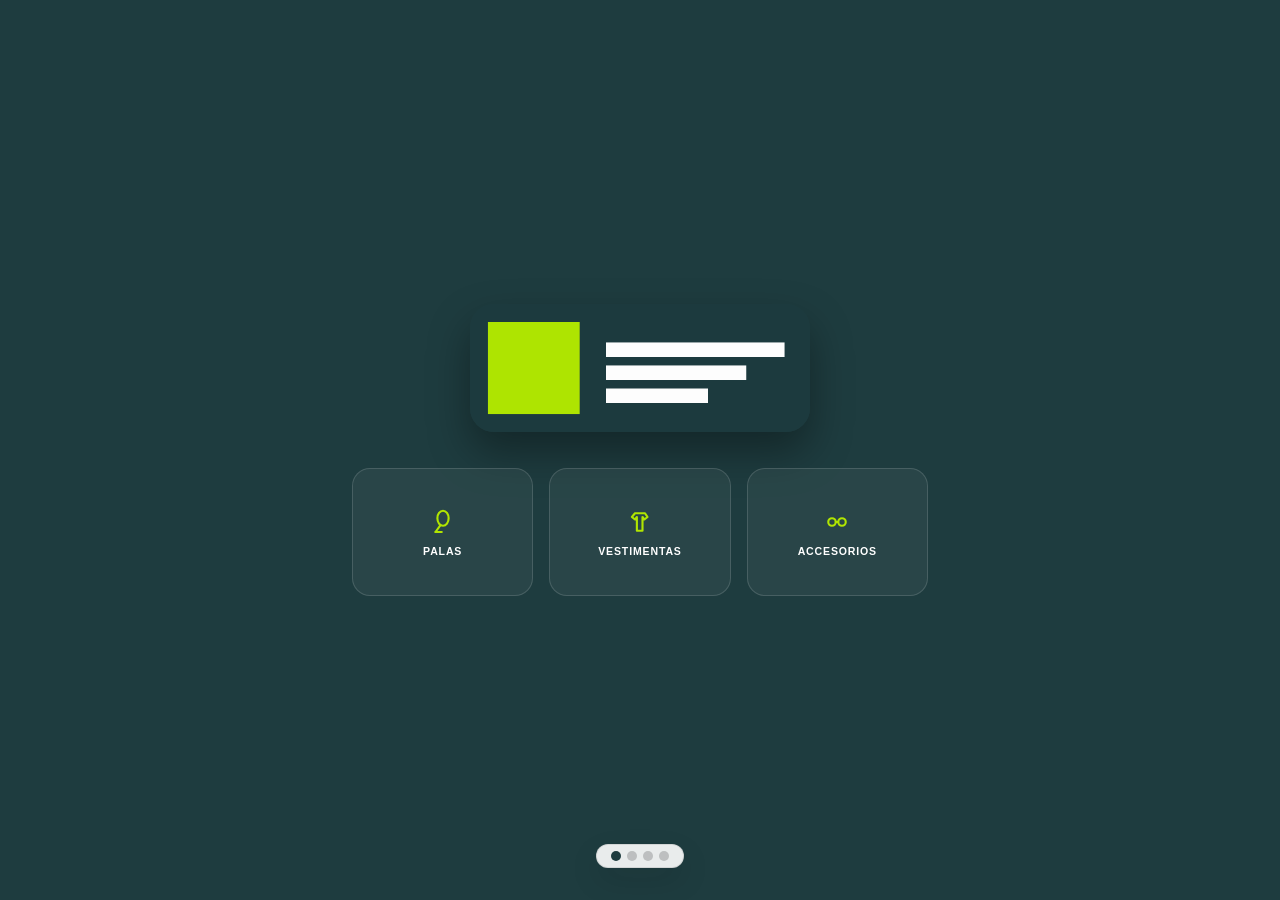
==== index.html @ 671e4514 "SantoPadel Prototype (Unfinished)" ====
<!DOCTYPE html>
<html lang="es">

<head>
    <meta charset="UTF-8">
    <meta name="viewport" content="width=device-width, initial-scale=1.0">
    <title>Santo Padel | Catálogo</title>
    <meta name="description" content="Catálogo oficial de Santo Padel: palas, vestimentas y accesorios.">
    <meta name="robots" content="index,follow">
    <meta property="og:type" content="website">
    <meta property="og:title" content="Santo Padel | Catálogo">
    <meta property="og:description" content="Catálogo oficial de Santo Padel: palas, vestimentas y accesorios.">
    <link rel="stylesheet" href="css/styles.css">
    <link rel="icon" sizes="16x16 32x32 48x48" href="imagenes/Cowboy.ico" type="image/x-icon">
    <link rel="manifest" href="/manifest.json">
    <link rel="apple-touch-icon" href="imagenes/applogo.png">
    <meta name="apple-mobile-web-app-capable" content="yes">
    <meta name="apple-mobile-web-app-status-bar-style" content="white">
    <meta name="apple-mobile-web-app-title" content="Santo Padel">
    <script type="application/ld+json">
        {
            "@context": "https://schema.org",
            "@type": "WebSite",
            "name": "Santo Padel",
            "url": "https://santopadel.com/",
            "inLanguage": "es-AR",
            "potentialAction": {
                "@type": "SearchAction",
                "target": "https://santopadel.com/search.html?q={search_term_string}",
                "query-input": "required name=search_term_string"
            }
        }
    </script>
    <style>
        :root {
            color-scheme: light;
        }

        body.swipe-hub {
            margin: 0;
            color: var(--ink);
            font-family: 'Montserrat', sans-serif;
            min-height: 100vh;
            overflow: hidden;
            background: var(--surface);
            width: 100%;
            max-width: 100%;
        }

        .swipe-container {
            width: 100vw;
            max-width: 100vw;
            height: 100vh;
            position: relative;
            overflow: hidden;
            display: grid;
            place-items: stretch;
            margin: 0;
            padding: 0;
        }

        .swipe-stage {
            width: 100vw;
            max-width: 100vw;
            height: 100vh;
            margin: 0;
            position: relative;
            overflow: hidden;
            background: var(--surface);
            display: grid;
            place-items: stretch;
        }

        .swipe-track {
            display: flex;
            height: 100%;
            width: 100%;
            transition: transform 0.45s cubic-bezier(0.22, 0.61, 0.36, 1);
            touch-action: pan-y;
        }

        .swipe-track.is-dragging {
            transition: none !important;
        }

        .swipe-panel {
            flex: 0 0 100%;
            width: 100%;
            max-width: 100%;
            height: 100vh;
            max-height: 100vh;
            margin: 0;
            padding: 0;
            box-sizing: border-box;
            position: relative;
            background: #fff;
        }

        .swipe-panel iframe {
            border: none;
            width: 100%;
            height: 100%;
            display: block;
            background: #fff;
        }

        .panel-loading {
            position: absolute;
            inset: 0;
            display: flex;
            align-items: center;
            justify-content: center;
            font-size: 0.8rem;
            letter-spacing: 0.1em;
            text-transform: uppercase;
            color: rgba(17, 17, 17, 0.5);
            pointer-events: none;
        }

        .swipe-progress {
            position: fixed;
            left: 50%;
            bottom: clamp(18px, 4vw, 32px);
            transform: translateX(-50%);
            display: inline-flex;
            gap: 6px;
            padding: 6px 14px;
            border-radius: 999px;
            background: rgba(255, 255, 255, 0.9);
            border: 1px solid rgba(17, 17, 17, 0.1);
            box-shadow: 0 12px 30px rgba(17, 17, 17, 0.12);
            z-index: 20;
        }

        .swipe-progress span {
            width: 10px;
            height: 10px;
            border-radius: 50%;
            background: rgba(17, 17, 17, 0.2);
        }

        .swipe-progress span.is-active {
            background: var(--ink);
        }

        @media (max-width: 900px) {
            .swipe-stage {
                height: 100vh;
            }
        }

        @media (max-width: 768px) {
            .swipe-progress {
                display: none;
            }
        }
    </style>
</head>

<body class="swipe-hub">
    <div data-include="header.html"></div>
    <main class="swipe-container">
        <div class="swipe-stage" role="region" aria-label="Catálogo deslizable">
        <div class="swipe-track" id="swipe-track">
            <section class="swipe-panel" data-src="catalogo.html" aria-label="Inicio">
                <iframe title="Inicio" loading="lazy"></iframe>
                <div class="panel-loading">Cargando Inicio…</div>
            </section>
            <section class="swipe-panel" data-src="palas.html" aria-label="Palas">
                <iframe title="Palas" loading="lazy"></iframe>
                <div class="panel-loading">Cargando Palas…</div>
            </section>
            <section class="swipe-panel" data-src="vestimentas.html" aria-label="Vestimentas">
                <iframe title="Vestimentas" loading="lazy"></iframe>
                <div class="panel-loading">Cargando Vestimentas…</div>
            </section>
            <section class="swipe-panel" data-src="accesorios.html" aria-label="Accesorios">
                <iframe title="Accesorios" loading="lazy"></iframe>
                <div class="panel-loading">Cargando Accesorios…</div>
            </section>
        </div>
        <div class="swipe-progress" aria-hidden="true">
            <span class="is-active"></span>
            <span></span>
            <span></span>
            <span></span>
        </div>
    </div>
    </main>
    <div data-include="catalog-nav.html"></div>
    <script>
        document.addEventListener('DOMContentLoaded', () => {
            const stage = document.querySelector('.swipe-stage');
            const track = document.getElementById('swipe-track');
            if (!stage || !track) return;

            const panels = Array.from(track.querySelectorAll('.swipe-panel'));
            const dots = Array.from(document.querySelectorAll('.swipe-progress span'));
            const panelPaths = panels.map(panel => normalizePath(panel.dataset.src));
            const dragState = { active: false, pending: false, startX: 0, startY: 0, prevTranslate: 0, currentTranslate: 0, pointerId: null };
            let navController = null;
            let headerLinks = [];
            let currentIndex = 0;
            const pointerShouldHandle = (event) => !event.pointerType || event.pointerType !== 'touch';
            const horizontalDeadZone = 32;
            const verticalAbortThreshold = 18;

            function normalizePath(href) {
                try {
                    const url = new URL(href, window.location.href);
                    let path = url.pathname.replace(/\/+/g, '/');
                    if (!path.startsWith('/')) path = `/${path}`;
                    if (path === '/' || path === '') path = '/index.html';
                    if (path.endsWith('/')) path = `${path}index.html`;
                    return path;
                } catch (error) {
                    return href;
                }
            }

            const stageWidth = () => stage.getBoundingClientRect().width;
            const applyTranslate = (value) => track.style.transform = `translateX(${value}px)`;

            const updateDots = () => {
                dots.forEach((dot, idx) => dot.classList.toggle('is-active', idx === currentIndex));
            };

            const setHomeChrome = (isHome) => {
                document.body.classList.toggle('is-home-panel', isHome);
            };

            const loadPanel = (index) => {
                const panel = panels[index];
                if (!panel) return;
                const iframe = panel.querySelector('iframe');
                if (!iframe || iframe.dataset.loaded === 'true') return;
                iframe.src = panel.dataset.src;
                iframe.dataset.loaded = 'true';
                iframe.addEventListener('load', () => {
                    panel.querySelector('.panel-loading')?.remove();
                    bindFrameGestures(iframe);
                }, { once: true });
            };

            const syncHeaderLinks = (href) => {
                if (!headerLinks.length) return;
                const normalized = normalizePath(href);
                headerLinks.forEach(link => {
                    const match = normalizePath(link.getAttribute('href')) === normalized;
                    link.classList.toggle('is-active', match);
                    if (match) {
                        link.setAttribute('aria-current', 'page');
                    } else {
                        link.removeAttribute('aria-current');
                    }
                });
            };

            const snapToIndex = (instant = false) => {
                const target = -currentIndex * stageWidth();
                if (instant) {
                    track.classList.add('is-dragging');
                    applyTranslate(target);
                    requestAnimationFrame(() => track.classList.remove('is-dragging'));
                } else {
                    applyTranslate(target);
                }
                dragState.prevTranslate = target;
                dragState.currentTranslate = target;
            };

            const updateActive = (index) => {
                currentIndex = Math.max(0, Math.min(index, panels.length - 1));
                snapToIndex();
                updateDots();
                loadPanel(currentIndex);
                loadPanel(currentIndex + 1);
                loadPanel(currentIndex - 1);
                const activeSrc = panels[currentIndex]?.dataset.src;
                navController?.setActiveByHref(activeSrc);
                syncHeaderLinks(activeSrc);
                setHomeChrome(currentIndex === 0);
            };

            const handleSwipe = (direction) => {
                if (direction === 'next') {
                    updateActive(currentIndex + 1);
                } else if (direction === 'prev') {
                    updateActive(currentIndex - 1);
                }
            };

            const findIndexByHref = (href) => panelPaths.indexOf(normalizePath(href));

            const goToHref = (href) => {
                const idx = findIndexByHref(href);
                if (idx >= 0) {
                    updateActive(idx);
                    return true;
                }
                return false;
            };

            window.catalogShellNavigate = (href) => {
                if (!href) return false;
                return goToHref(href);
            };

            const startDrag = (x, y = 0, pointerId = null, immediate = false) => {
                if (dragState.active || dragState.pending) return;
                dragState.pointerId = pointerId;
                dragState.startX = x;
                dragState.startY = y;
                dragState.prevTranslate = -currentIndex * stageWidth();
                dragState.currentTranslate = dragState.prevTranslate;
                dragState.pending = !immediate;
                dragState.active = immediate;
                if (immediate) {
                    track.classList.add('is-dragging');
                }
            };

            const cancelPendingDrag = () => {
                dragState.pending = false;
                dragState.pointerId = null;
            };

            const activateDrag = () => {
                if (dragState.active) return;
                dragState.active = true;
                dragState.pending = false;
                track.classList.add('is-dragging');
            };

            const moveDrag = (x, y = null, pointerId = null) => {
                if (!dragState.active && !dragState.pending) return;
                if (dragState.pointerId !== null && pointerId !== null && pointerId !== dragState.pointerId) return;

                if (dragState.pending) {
                    if (y === null) {
                        activateDrag();
                    } else {
                        const deltaX = x - dragState.startX;
                        const deltaY = y - dragState.startY;
                        if (Math.abs(deltaY) > Math.abs(deltaX) && Math.abs(deltaY) > verticalAbortThreshold) {
                            cancelPendingDrag();
                            return;
                        }
                        if (Math.abs(deltaX) >= horizontalDeadZone) {
                            activateDrag();
                        } else {
                            return;
                        }
                    }
                }

                if (!dragState.active) return;
                dragState.currentTranslate = dragState.prevTranslate + (x - dragState.startX);
                applyTranslate(dragState.currentTranslate);
            };

            const endDrag = (pointerId = null) => {
                if (!dragState.active && !dragState.pending) return;
                if (dragState.pointerId !== null && pointerId !== null && pointerId !== dragState.pointerId) return;

                if (dragState.pending && !dragState.active) {
                    cancelPendingDrag();
                    return;
                }

                dragState.active = false;
                dragState.pending = false;
                dragState.pointerId = null;
                track.classList.remove('is-dragging');
                const moved = dragState.currentTranslate - dragState.prevTranslate;
                const snapThreshold = Math.min(stageWidth() * 0.18, 260);
                if (Math.abs(moved) > snapThreshold) {
                    handleSwipe(moved < 0 ? 'next' : 'prev');
                } else {
                    snapToIndex();
                }
            };

            const bindFrameGestures = (iframe) => {
                if (!iframe || iframe.dataset.gestureReady === 'true') return;
                iframe.dataset.gestureReady = 'true';
                try {
                    const doc = iframe.contentWindow?.document;
                    if (!doc) return;
                    doc.addEventListener('touchstart', (event) => {
                        if (event.touches.length !== 1) return;
                        const touch = event.touches[0];
                        startDrag(touch.clientX, touch.clientY);
                    }, { passive: true });
                    doc.addEventListener('touchmove', (event) => {
                        if (event.touches.length !== 1) return;
                        const touch = event.touches[0];
                        moveDrag(touch.clientX, touch.clientY);
                    }, { passive: true });
                    doc.addEventListener('touchend', endDrag);
                    doc.addEventListener('touchcancel', endDrag);
                    doc.addEventListener('pointerdown', (event) => {
                        if (!pointerShouldHandle(event) || event.button !== 0) return;
                        startDrag(event.clientX, event.clientY, event.pointerId, true);
                    });
                    doc.addEventListener('pointermove', (event) => {
                        if (!pointerShouldHandle(event)) return;
                        if (event.buttons === 0) return;
                        moveDrag(event.clientX, event.clientY, event.pointerId);
                    });
                    doc.addEventListener('pointerup', (event) => {
                        if (!pointerShouldHandle(event)) return;
                        endDrag(event.pointerId);
                    });
                    doc.addEventListener('pointercancel', (event) => {
                        if (!pointerShouldHandle(event)) return;
                        endDrag(event.pointerId);
                    });
                } catch (error) {
                    // ignore frames blocked by policies (not expected here)
                }
            };

            track.addEventListener('touchstart', (event) => {
                if (event.touches.length !== 1) return;
                const touch = event.touches[0];
                startDrag(touch.clientX, touch.clientY);
            }, { passive: true });

            track.addEventListener('touchmove', (event) => {
                if (event.touches.length !== 1) return;
                const touch = event.touches[0];
                moveDrag(touch.clientX, touch.clientY);
            }, { passive: true });

            track.addEventListener('touchend', () => endDrag());
            track.addEventListener('touchcancel', () => endDrag());

            track.addEventListener('pointerdown', (event) => {
                if (!pointerShouldHandle(event) || event.button !== 0) return;
                startDrag(event.clientX, event.clientY, event.pointerId, true);
                if (track.setPointerCapture) {
                    try {
                        track.setPointerCapture(event.pointerId);
                    } catch (error) {
                        // ignore capture errors
                    }
                }
                event.preventDefault();
            });

            track.addEventListener('pointermove', (event) => {
                if (!pointerShouldHandle(event)) return;
                if (!dragState.active) return;
                event.preventDefault();
                moveDrag(event.clientX, event.clientY, event.pointerId);
            });

            const releasePointer = (event) => {
                if (!pointerShouldHandle(event)) return;
                if (event.type === 'pointerleave' && track.hasPointerCapture && track.hasPointerCapture(event.pointerId)) {
                    return;
                }
                if (track.releasePointerCapture) {
                    try {
                        track.releasePointerCapture(event.pointerId);
                    } catch (error) {
                        // ignore capture errors
                    }
                }
                endDrag(event.pointerId);
            };

            track.addEventListener('pointerup', releasePointer);
            track.addEventListener('pointercancel', releasePointer);
            track.addEventListener('pointerleave', releasePointer);

            window.addEventListener('resize', () => snapToIndex(true));

            const initDockNav = (controller) => {
                const dock = document.getElementById('catalog-dock');
                if (!dock) return;
                dock.addEventListener('click', (event) => {
                    const link = event.target.closest('.catalog-dock__link');
                    if (!link) return;
                    const href = link.dataset.target || link.getAttribute('href');
                    if (goToHref(href)) {
                        event.preventDefault();
                    }
                });
                controller?.setActiveByHref(panels[currentIndex]?.dataset.src);
            };

            document.addEventListener('catalogNavReady', (event) => {
                navController = event.detail;
                initDockNav(navController);
            }, { once: true });

            if (window.catalogNavController) {
                navController = window.catalogNavController;
                initDockNav(navController);
            }

            const initHeaderNav = () => {
                const links = Array.from(document.querySelectorAll('.nav-link'));
                if (!links.length) {
                    setTimeout(initHeaderNav, 80);
                    return;
                }
                headerLinks = links;
                links.forEach(link => {
                    const idx = findIndexByHref(link.getAttribute('href'));
                    if (idx >= 0) {
                        link.addEventListener('click', (event) => {
                            event.preventDefault();
                            updateActive(idx);
                        });
                    }
                });
                syncHeaderLinks(panels[currentIndex]?.dataset.src);
            };
            initHeaderNav();

            updateActive(0);
        });
    </script>
    <script src="js/scripts.js"></script>
    <script src="js/include.js"></script>
</body>

</html>
---- css/styles.css ----
@import url('font.css');

:root {
    --ink: #111111;
    --muted-ink: #5a5a5a;
    --surface: #f6f7f8;
    --surface-strong: #ffffff;
    --accent: #1a7040;
    --accent-dark: #0f4f2b;
    --divider: rgba(17, 17, 17, 0.08);
    --header-height: 96px;
}

html {
    width: 100%;
    max-width: 100%;
    overflow-x: hidden;
}

.hidden {
    display: none;
}

body {
    display: flex;
    flex-direction: column;
    min-height: 100vh;
    font-family: 'Montserrat', sans-serif;
    margin: 0;
    padding: 0;
    padding-top: calc(var(--header-height) + env(safe-area-inset-top) + 72px);
    box-sizing: border-box;
    background-color: var(--surface);
    color: var(--ink);
    overflow-x: hidden;
    max-width: 100vw;
}

body.swipe-hub {
    padding-top: 0;
    padding-bottom: 0;
    min-height: 100vh;
    background: #fff;
}

body.catalog-nav-visible {
    padding-bottom: calc(120px + env(safe-area-inset-bottom, 0px));
}

body.nav-open {
    overflow: hidden;
}

.page-shell {
    width: min(1180px, 92vw);
    margin: 0 auto;
    padding-inline: clamp(16px, 6vw, 36px);
    box-sizing: border-box;
}

@media (min-width: 1440px) {
    .page-shell {
        width: min(1280px, 82vw);
        padding-inline: 48px;
    }
}

header {
    position: fixed;
    top: 0;
    width: 100%;
    z-index: 1100;
    background: rgba(255, 255, 255, 0.94);
    border-bottom: 1px solid var(--divider);
    backdrop-filter: saturate(180%) blur(16px);
    transition: border-color 0.3s ease, box-shadow 0.3s ease, background 0.3s ease, transform 0.35s ease, opacity 0.35s ease;
}

header:hover,
header:focus-within {
    border-color: rgba(17, 17, 17, 0.16);
    box-shadow: 0 12px 28px rgba(17, 17, 17, 0.08);
}

.header-shell {
    width: min(1180px, 92vw);
    margin: 0 auto;
    height: var(--header-height);
    display: grid;
    grid-template-columns: auto 1fr auto;
    grid-template-areas: "brand nav actions";
    align-items: center;
    gap: 32px;
}

.brand {
    grid-area: brand;
    display: inline-flex;
    align-items: center;
    gap: 14px;
    text-decoration: none;
    color: var(--ink);
    letter-spacing: 0.18em;
    text-transform: uppercase;
    font-size: 0.85rem;
    font-weight: 600;
}

.brand-mark {
    width: 72px;
    height: 72px;
    object-fit: contain;
    filter: grayscale(1);
    transition: filter 0.3s ease;
}

.brand:hover .brand-mark,
.brand:focus-visible .brand-mark {
    filter: grayscale(0);
}

.primary-nav {
    grid-area: nav;
    display: flex;
    align-items: center;
    justify-content: center;
    gap: 20px;
    width: 100%;
}

.menu-toggle {
    display: none;
    width: 44px;
    height: 44px;
    border-radius: 50%;
    border: 1px solid rgba(17, 17, 17, 0.18);
    background: transparent;
    cursor: pointer;
    position: relative;
    transition: border-color 0.3s ease, background 0.3s ease;
    flex-direction: column;
    align-items: center;
    justify-content: center;
    gap: 5px;
}

.menu-toggle:hover,
.menu-toggle:focus-visible {
    border-color: rgba(17, 17, 17, 0.4);
    background: rgba(17, 17, 17, 0.05);
}

.menu-toggle .bar {
    display: block;
    width: 18px;
    height: 2px;
    background: var(--ink);
    transition: transform 0.3s ease, opacity 0.3s ease;
}

.menu-toggle.open .bar:nth-child(1) {
    transform: translateY(7px) rotate(45deg);
}

.menu-toggle.open .bar:nth-child(2) {
    opacity: 0;
}

.menu-toggle.open .bar:nth-child(3) {
    transform: translateY(-7px) rotate(-45deg);
}

.nav-panel {
    display: flex;
    align-items: center;
    gap: 32px;
    width: 100%;
    justify-content: center;
    position: relative;
}

.nav-links {
    display: flex;
    align-items: center;
    gap: 28px;
    list-style: none;
    margin: 0;
    padding: 0;
    flex: 1;
    justify-content: center;
}

.nav-item {
    position: relative;
}

.nav-link {
    position: relative;
    text-decoration: none;
    color: var(--ink);
    font-weight: 500;
    letter-spacing: 0.08em;
    text-transform: uppercase;
    font-size: 0.8rem;
    padding: 6px 0;
}

.nav-link::after {
    content: "";
    position: absolute;
    left: 0;
    bottom: -10px;
    width: 100%;
    height: 2px;
    background: var(--accent);
    transform: scaleX(0);
    transform-origin: left;
    transition: transform 0.3s ease;
}

.nav-link:hover::after,
.nav-link:focus-visible::after,
.nav-link.is-active::after {
    transform: scaleX(1);
}

.nav-link:hover,
.nav-link:focus-visible {
    color: var(--accent);
}

.nav-extra {
    margin-left: auto;
    display: flex;
    align-items: center;
}

.nav-meta {
    display: none;
}

.nav-meta-eyebrow {
    margin: 0;
    text-transform: uppercase;
    letter-spacing: 0.18em;
    font-size: 0.7rem;
    color: var(--accent);
}

.nav-meta-copy {
    margin: 8px 0 18px;
    font-size: 0.9rem;
    line-height: 1.5;
    color: var(--muted-ink);
}

.nav-meta-link {
    align-self: flex-start;
    text-decoration: none;
    text-transform: uppercase;
    letter-spacing: 0.14em;
    font-size: 0.75rem;
    font-weight: 600;
    padding: 12px 20px;
    border-radius: 999px;
    background: var(--ink);
    color: #fff;
    transition: transform 0.3s ease, box-shadow 0.3s ease, background 0.3s ease;
}

.nav-meta-link:hover,
.nav-meta-link:focus-visible {
    background: var(--accent);
    transform: translateY(-2px);
    box-shadow: 0 15px 30px rgba(26, 112, 64, 0.25);
}

.search-form {
    display: flex;
    align-items: center;
    gap: 8px;
    padding: 8px 14px;
    border-radius: 999px;
    border: 1px solid rgba(17, 17, 17, 0.16);
    background: var(--surface-strong);
    transition: border-color 0.3s ease, box-shadow 0.3s ease;
}

.search-form:focus-within {
    border-color: var(--accent);
    box-shadow: 0 12px 24px rgba(26, 112, 64, 0.18);
}

.search-input {
    border: none;
    background: transparent;
    outline: none;
    color: var(--ink);
    font-size: 0.85rem;
    width: 180px;
}

.search-input::placeholder {
    color: var(--muted-ink);
    opacity: 0.6;
}

.search-button {
    border: none;
    background: none;
    padding: 0;
    cursor: pointer;
    display: flex;
    align-items: center;
    justify-content: center;
    color: var(--ink);
}

.search-icon {
    position: relative;
    width: 16px;
    height: 16px;
}

.search-icon::before,
.search-icon::after {
    content: "";
    position: absolute;
    border-radius: 50%;
    transition: background 0.3s ease;
}

.search-icon::before {
    inset: 0;
    border: 2px solid var(--ink);
}

.search-icon::after {
    width: 6px;
    height: 2px;
    background: var(--ink);
    border-radius: 999px;
    bottom: -4px;
    right: -2px;
    transform: rotate(45deg);
}

.search-button:hover .search-icon::before,
.search-button:hover .search-icon::after,
.search-button:focus-visible .search-icon::before,
.search-button:focus-visible .search-icon::after {
    border-color: var(--accent);
    background: var(--accent);
}

.header-actions {
    grid-area: actions;
    display: flex;
    align-items: center;
    gap: 16px;
    justify-content: flex-end;
}

.header-cta {
    display: inline-flex;
    align-items: center;
    gap: 8px;
    padding: 12px 22px;
    border-radius: 999px;
    background: var(--ink);
    color: #fff;
    text-decoration: none;
    text-transform: uppercase;
    letter-spacing: 0.14em;
    font-size: 0.75rem;
    font-weight: 600;
    transition: transform 0.3s ease, box-shadow 0.3s ease, background 0.3s ease;
}

.header-cta::after {
    content: "→";
    font-size: 0.9rem;
    transition: transform 0.3s ease;
}

.header-cta:hover,
.header-cta:focus-visible {
    background: var(--accent);
    transform: translateY(-2px);
    box-shadow: 0 15px 35px rgba(26, 112, 64, 0.25);
}

.header-cta:hover::after,
.header-cta:focus-visible::after {
    transform: translateX(3px);
}

.header-cta-mobile {
    display: none;
    padding: 10px 16px;
    font-size: 0.72rem;
    letter-spacing: 0.16em;
    text-transform: uppercase;
    font-weight: 600;
    border-radius: 999px;
    background: rgba(255, 255, 255, 0.7);
    color: var(--ink);
    border: 1px solid rgba(17, 17, 17, 0.14);
    transition: background 0.3s ease, border-color 0.3s ease, color 0.3s ease;
    margin-right: 12px;
    text-decoration: none;
}

.header-cta-mobile:hover,
.header-cta-mobile:focus-visible {
    background: var(--ink);
    color: #fff;
    border-color: var(--ink);
}

#overlay {
    position: fixed;
    top: calc(var(--header-height) + env(safe-area-inset-top));
    left: 0;
    right: 0;
    bottom: 0;
    background: rgba(17, 17, 17, 0.55);
    opacity: 0;
    visibility: hidden;
    transition: opacity 0.3s ease;
    z-index: 900;
}

#overlay.show {
    opacity: 1;
    visibility: visible;
}

@media (max-width: 1180px) {
    .header-shell {
        gap: 24px;
    }

    .nav-links {
        gap: 22px;
    }

    .search-input {
        width: 160px;
    }
}

@media (max-width: 1024px) {
    .nav-panel {
        gap: 24px;
    }

    .header-cta {
        padding: 11px 20px;
        letter-spacing: 0.12em;
    }

    .brand-mark {
        width: 64px;
        height: 64px;
    }
}

@media (max-width: 960px) {
    .header-shell {
        grid-template-columns: auto 1fr auto;
        grid-template-areas: "brand nav actions";
        align-items: center;
        gap: 16px;
        width: min(1180px, 94vw);
        padding: 0 clamp(12px, 5vw, 20px);
        box-sizing: border-box;
    }

    .primary-nav {
        grid-area: nav;
        justify-content: flex-end;
        align-items: center;
        gap: 12px;
    }

    .menu-toggle {
        display: inline-flex;
        align-items: center;
        justify-content: center;
    }

    .brand-mark {
        width: 60px;
        height: 60px;
    }

    .header-actions {
        display: none;
    }

    .header-cta-mobile {
        display: inline-flex;
    }

    .nav-panel {
        position: fixed;
        top: calc(var(--header-height) + env(safe-area-inset-top));
        left: 0;
        right: 0;
        bottom: 0;
        width: 100vw;
        min-height: calc(100vh - (var(--header-height) + env(safe-area-inset-top)));
        background: linear-gradient(160deg, rgba(255, 255, 255, 0.78) 0%, rgba(255, 255, 255, 0.75) 70%, rgba(26, 112, 64, 0.16) 120%);
        backdrop-filter: saturate(160%) blur(26px);
        border-top: 1px solid var(--divider);
        display: flex;
        flex-direction: column;
        justify-content: flex-start;
        align-items: stretch;
        padding: 32px clamp(20px, 7vw, 40px) calc(48px + env(safe-area-inset-bottom));
        gap: 24px;
        transform: translateY(calc(-100% - var(--header-height) - env(safe-area-inset-top)));
        transition: transform 0.45s cubic-bezier(0.19, 1, 0.22, 1);
        overflow-y: auto;
        box-sizing: border-box;
        box-shadow: 0 30px 60px rgba(17, 17, 17, 0.18);
        z-index: 1000;
    }

    .nav-panel::before {
        content: "";
        position: absolute;
        top: 12%;
        right: clamp(12px, 18vw, 120px);
        width: 200px;
        height: 200px;
        background: radial-gradient(circle at center, rgba(26, 112, 64, 0.3), transparent 70%);
        pointer-events: none;
        opacity: 0.4;
        filter: blur(4px);
    }

    .nav-panel::after {
        content: "";
        position: absolute;
        bottom: 12%;
        left: clamp(12px, 12vw, 120px);
        width: 140px;
        height: 140px;
        border-radius: 32px;
        border: 1px solid rgba(17, 17, 17, 0.12);
        background: rgba(255, 255, 255, 0.5);
        pointer-events: none;
        backdrop-filter: blur(16px);
    }

    .nav-panel > * {
        position: relative;
        z-index: 1;
    }

    .nav-panel.show {
        transform: translateY(0);
    }

    .nav-links {
        flex-direction: column;
        align-items: stretch;
        gap: 18px;
        width: 100%;
        counter-reset: navitem;
        flex: 1;
    }

    .nav-item {
        width: 100%;
        counter-increment: navitem;
    }

    .nav-link {
        color: var(--ink);
        font-size: clamp(1.1rem, 4vw, 1.5rem);
        font-weight: 600;
        letter-spacing: 0.04em;
        text-transform: none;
        display: flex;
        align-items: baseline;
        justify-content: space-between;
        padding: 14px 0;
        border-bottom: 1px solid rgba(17, 17, 17, 0.08);
    }

    .nav-link::before {
        content: counter(navitem, decimal-leading-zero);
        font-size: 0.78rem;
        letter-spacing: 0.16em;
        text-transform: uppercase;
        color: rgba(17, 17, 17, 0.38);
    }

    .nav-link::after {
        content: "↗";
        font-size: 1rem;
        color: rgba(17, 17, 17, 0.28);
        transition: transform 0.3s ease, color 0.3s ease;
    }

    .nav-link:hover::after,
    .nav-link:focus-visible::after {
        transform: translate(4px, -2px);
        color: var(--accent);
    }

    .nav-extra {
        width: 100%;
        margin-left: 0;
        display: flex;
        flex-direction: column;
        gap: 18px;
        order: -1;
        padding-bottom: 12px;
    }

    .nav-panel .search-form {
        width: 100%;
        background: rgba(255, 255, 255, 0.82);
        border-color: rgba(17, 17, 17, 0.08);
        color: var(--ink);
        box-shadow: 0 20px 45px rgba(17, 17, 17, 0.12);
        padding: 12px 18px;
        backdrop-filter: blur(14px);
    }

    .nav-panel .search-input {
        width: 100%;
        color: inherit;
        font-size: 1rem;
    }

    .nav-panel .search-input::placeholder {
        color: rgba(17, 17, 17, 0.4);
    }

    .nav-panel .search-icon::before {
        border-color: var(--ink);
    }

    .nav-panel .search-icon::after {
        background: var(--ink);
    }

    .nav-meta {
        display: flex;
        flex-direction: column;
        gap: 12px;
        padding: 28px;
        border-radius: 20px;
        background: rgba(255, 255, 255, 0.82);
        border: 1px solid rgba(17, 17, 17, 0.12);
        box-shadow: 0 25px 38px rgba(17, 17, 17, 0.12);
        margin-top: auto;
    }
}

@media (max-width: 720px) {
    .header-shell {
        width: min(1180px, 95vw);
    }

    .header-cta {
        display: none;
    }

    .header-cta-mobile {
        padding: 8px 14px;
        font-size: 0.68rem;
        margin-right: 8px;
    }

    .brand-mark {
        width: 52px;
        height: 52px;
    }
}

@media (max-width: 540px) {
    :root {
        --header-height: 72px;
    }

    .brand-mark {
        width: 46px;
        height: 46px;
    }
}

main {
    flex: 1;
    padding: 20px clamp(16px, 6vw, 28px);
    display: flex;
    margin-top: 0;
    justify-content: center;
    flex-direction: column;
    align-items: center;
}

#combos {
    padding: 20px;
    background-color: #fff;
    border-radius: 8px;
    box-shadow: 0 2px 5px rgba(0, 0, 0, 0.1);
    margin-top: 20px;
    text-align: center;
    align-items: center;
    max-width: 600px;
    width: 100%;
}

.title h2 {
    margin-bottom: 20px;
}

.combo-grid {
    display: grid;

    gap: 20px;
    justify-content: center;
}

#perfumes {
    padding: 20px;
    background-color: #fff;
    border-radius: 8px;
    box-shadow: 0 2px 5px rgba(0, 0, 0, 0.1);
    margin-top: 20px;
    text-align: center;
    max-width: 1400px;
    width: 100%;
    box-sizing: border-box;
    margin-left: auto;
    margin-right: auto;
}

#perfumes .perfume {
    background-color: #f5f5f7;
    padding: 15px;
    border-radius: 8px;
    box-shadow: 0 1px 3px rgba(0, 0, 0, 0.1);
    text-align: center;
    cursor: pointer;
    opacity: 1;
    transition: opacity 0.5s ease-in-out, background-color 0.3s ease, transform 0.3s ease, box-shadow 0.3s ease;
}

#perfumes .perfume.fade-out {
    opacity: 0;
}

#perfumes .perfume:hover {
    transform: scale(1.05);
    /* Aumenta el tamaño */
    box-shadow: 0 4px 8px rgba(0, 0, 0, 0.2);
    /* Aumenta la sombra */
    background-color: #ffffff;
    /* Cambia el color de fondo */
}

#perfumes .perfume img {
    max-width: 100%;
    height: 220px;
    border-radius: 8px;
    margin-bottom: 10px;
    transition: transform 0.3s ease;
    /* Efecto de hover en la imagen */
}

#perfumes .perfume:hover img {
    transform: scale(1.1);
    /* Aumenta el tamaño de la imagen al hacer hover */
}

/* Configuración del grid */
.perfume-grid {
    display: grid;
    grid-template-columns: repeat(auto-fill, minmax(250px, 1fr));
    gap: 20px;
    justify-content: center;
}

/* Ajuste para pantallas pequeñas */
@media (max-width: 768px) {
    .perfume-grid {
        grid-template-columns: repeat(2, 1fr);
        /* Fuerza dos columnas */
        gap: 10px;
        /* Reduce el espacio entre los elementos si es necesario */
    }

    #perfumes .perfume img {
        height: 150px;
    }
}



.combo {
    background-color: #f5f5f7;
    padding: 15px;
    border-radius: 8px;
    box-shadow: 0 1px 3px rgba(0, 0, 0, 0.1);
    text-align: center;
    text-decoration: none;
    color: inherit;
    transition: transform 0.3s ease, box-shadow 0.3s ease;
    cursor: pointer;
}

.combo:hover {
    transform: scale(1.05);
    box-shadow: 0 4px 8px rgba(0, 0, 0, 0.2);
}

.combo img {
    max-width: 100%;
    height: auto;
    border-radius: 8px;
    margin-bottom: 10px;
}

.combo h3 {
    margin-top: 0;
    font-size: 1.5em;
}

#decants {
    padding: 20px;
    background-color: #fff;
    border-radius: 8px;
    box-shadow: 0 2px 5px rgba(0, 0, 0, 0.1);
    margin-top: 20px;
    text-align: center;
    max-width: 1400px;
    /* Define un ancho máximo para el contenedor */
    width: 100%;
    /* Ocupa todo el ancho del contenedor */
    box-sizing: border-box;
    /* Asegura que el padding no aumente el ancho total */
    margin-left: auto;
    /* Centra el contenedor */
    margin-right: auto;
    /* Centra el contenedor */
}

#decants .decant {
    background-color: #f5f5f7;
    padding: 15px;
    border-radius: 8px;
    box-shadow: 0 1px 3px rgba(0, 0, 0, 0.1);
    text-align: center;
    cursor: pointer;
    opacity: 1;
    transition: opacity 0.5s ease-in-out, transform 0.3s ease, background-color 0.3s ease, box-shadow 0.3s ease;
}

#decants.fade-out .decant {
    opacity: 0;
}

#decants .decant:hover {
    transform: scale(1.05);
    /* Aumenta el tamaño al hacer hover */
    box-shadow: 0 4px 8px rgba(0, 0, 0, 0.2);
    /* Aumenta la sombra */
    background-color: #ffffff;
    /* Cambia el fondo */
}

#decants .decant img {
    max-width: 100%;
    height: 220px;
    border-radius: 8px;
    margin-bottom: 10px;
    transition: transform 0.3s ease;
    /* Efecto de hover en la imagen */
}

#decants .decant:hover img {
    transform: scale(1.1);
    /* Aumenta el tamaño de la imagen al hacer hover */
}

/* Configuración del grid */
.decant-grid {
    display: grid;
    grid-template-columns: repeat(auto-fill, minmax(150px, 1fr));
    gap: 20px;
    justify-content: center;
}

/* Ajuste para pantallas pequeñas */
@media (max-width: 768px) {
    .decant-grid {
        grid-template-columns: repeat(2, 1fr);
        /* Fuerza dos columnas */
        gap: 10px;
        /* Reduce el espacio entre los elementos si es necesario */
    }

    #decants .decant img {
        height: 150px;
    }
}


.etiquetas {
    margin-top: 10px;
}

.etiqueta {
    display: inline-block;
    padding: 5px 10px;
    border-radius: 3px;
    font-size: 0.8em;
    margin-top: 10px;
    margin-right: 5px;
    color: #fff;
}

.mas-vendidos {
    background-color: #28a745;
}

.descuento {
    background-color: #c5260a;
}

.fuera-de-stock {
    background-color: #000000;
}

.novedad {
    background-color: #ffc107;
}

.a-pedido {
    background-color: #075eff;
}

#sobre-nosotros {
    padding: 20px;
    background-color: #fff;
    border-radius: 8px;
    box-shadow: 0 2px 5px rgba(0, 0, 0, 0.1);
    margin-top: 20px;
}

.integrante {
    background-color: #f5f5f7;
    padding: 15px;
    border-radius: 8px;
    margin-bottom: 10px;
    box-shadow: 0 1px 3px rgba(0, 0, 0, 0.1);
}

.integrante h3 {
    margin-top: 0;
}

#contacto {
    padding: 20px;
    background-color: #fff;
    border-radius: 8px;
    box-shadow: 0 2px 5px rgba(0, 0, 0, 0.1);
    margin-top: 20px;
    text-align: center;
}

.contacto-info {
    margin-top: 20px;
}

.boton-red-social {
    display: inline-block;
    margin: 10px;
    padding: 10px 20px;
    border-radius: 5px;
    background-color: #0071e3;
    color: #fff;
    text-decoration: none;
    transition: background-color 0.3s ease;
}

.boton-red-social:hover {
    background-color: #005bb5;
}

.boton-red-social img {
    width: 20px;
    height: 20px;
    margin-right: 10px;
    vertical-align: middle;
}

.whatsapp-link {
    display: inline-block;
    margin: 10px;
    padding: 10px 20px;
    border-radius: 5px;
    background-color: #25d366;
    color: #fff;
    text-decoration: none;
    transition: background-color 0.3s ease;
}

.whatsapp-link:hover {
    background-color: #1ebe5b;
}

.marca-grid {
    display: grid;
    grid-template-columns: repeat(auto-fill, minmax(250px, 1fr));
    gap: 20px;
    justify-content: center;
    padding: 20px;
}

.marca {
    background-color: #ffffff;
    padding: 15px;
    border-radius: 8px;
    box-shadow: 0 1px 3px rgba(0, 0, 0, 0.1);
    text-align: center;
    transition: transform 0.3s ease, box-shadow 0.3s ease;
    text-decoration: none;
    color: #333;
}

.marca:hover {
    transform: scale(1.05);
    box-shadow: 0 4px 8px rgba(0, 0, 0, 0.2);
}

.marca a {
    text-decoration: none;
    color: #333;
}

.marca-image-container {
    width: 100%;
    padding-top: 100%;
    position: relative;
    overflow: hidden;
    border-radius: 8px;
    background-color: #fff;
    margin-bottom: 10px;
}

.marca-image-container img {
    position: absolute;
    top: 50%;
    left: 50%;
    transform: translate(-50%, -50%);
    max-width: 100%;
    max-height: 100%;
}

.marca h3 {
    margin: 10px 0 0;
}

.marca img {
    max-width: 100%;
    height: auto;
    border-radius: 8px;
    margin-bottom: 10px;
}

footer {
    background-color: #fff;
    border-top: 1px solid #e5e5e5;
    padding: 20px 0;
    text-align: center;
    width: 100%;
    bottom: 0;
    display: flex;
    justify-content: center;
    flex-direction: column;
    align-items: center;
    transition: transform 0.35s ease, opacity 0.35s ease;
}

.footer-content {
    display: flex;
    justify-content: center;
    align-items: center;
    width: 100%;
}

.footer-menu {
    list-style: none;
    padding: 0;
    margin: 0;
    display: flex;
    gap: 15px;
}

.footer-menu li a {
    text-decoration: none;
    color: #333;
    padding: 10px 15px;
    display: block;
    transition: color 0.3s ease;
}

.footer-menu li a:hover {
    color: #0071e3;
}

.combo-container {
    display: grid;
    grid-template-columns: repeat(5, 1fr);
    gap: 30px;
    padding: 30px;
    max-width: 1250px;
    margin: auto;
}

.combo-item.selected {
    animation: itemSelected 0.6s ease;
    border: 2px solid #4CAF50;
    box-shadow: 0 4px 15px rgba(76, 175, 80, 0.3);
}

.combo-item.fade-out {
    animation: fadeOut 0.4s ease forwards;
}

@keyframes itemSelected {
    0% {
        transform: scale(1);
    }

    50% {
        transform: scale(0.97);
    }

    100% {
        transform: scale(1);
    }
}

@media (max-width: 768px) {
    .total-container-combo {
        width: 90%;
        margin: 20px auto;
    }
}

/* Estilo para los items dentro del dropdown */
.dropdown-item {
    display: flex;
    flex-direction: column;
    align-items: center;
    max-width: 120px;
    padding: 10px;
    background-color: #f9f9f9;
    border-radius: 8px;
    cursor: pointer;
    transition: background-color 0.3s;
}

.dropdown-item img {
    max-width: 100px;
    max-height: 100px;
    object-fit: cover;
    border-radius: 8px;
    margin-bottom: 5px;
}

.dropdown-item p {
    flex: 1;
    margin: 0;
    font-size: 14px;
    text-align: center;
}

/* Hover effect for dropdown items */
.dropdown-item:hover {
    background-color: #e0e0e0;
}


.dropdown-item img {
    max-width: 100px;
    max-height: 100px;
    object-fit: cover;
    border-radius: 8px;
    margin-bottom: 5px;
}

.dropdown-item p {
    flex: 1;
    margin: 0;
    font-size: 14px;
    text-align: center;
}

/* Hover effect for dropdown items */
.dropdown-item:hover {
    background-color: #e0e0e0;
}

.combo-selection select {
    width: 100%;
    padding: 10px;
    margin-top: 10px;
}

.combo-selection select:focus {
    border-color: #0071e3;
    box-shadow: 0 0 5px rgba(0, 113, 227, 0.5);
}


@media (max-width: 768px) {
    .marca-grid {
        display: grid;
        grid-template-columns: repeat(2, 1fr);
        gap: 10px;
        justify-content: center;
    }
}

.extras {
    margin-top: 20px;
    text-align: left;
}

.extras h3 {
    margin-bottom: 10px;
}

.extras label {
    display: block;
    margin-bottom: 10px;
}

.total {
    margin-top: 20px;
}

#whatsapp {
    display: flex;
    flex-wrap: wrap;
    justify-content: space-around;
    /* Puedes usar center, flex-start, flex-end según tus necesidades */
    gap: 10px;
    /* Espaciado entre los botones */
    margin-top: 20px;
}

.tiktok-profile {
    text-align: center;
    padding: 20px;
    background-color: #fff;
    border-radius: 8px;
    box-shadow: 0 2px 5px rgba(0, 0, 0, 0.1);
    margin: 20px auto;
    max-width: 1200px;
    /* Aumenta el tamaño máximo */
    min-width: 1000px;
    margin-top: 60px;
    /* Ajustar para acercar la caja al header */
}

@media (max-width: 768px) {
    .tiktok-profile {
        display: none;
    }
}

.tiktok-profile h2 {
    font-size: 24px;
    margin-bottom: 20px;
}

.tiktok-profile .follow-button {
    display: inline-block;
    padding: 10px 20px;
    background-color: #ff0050;
    color: #fff;
    text-decoration: none;
    border-radius: 5px;
    margin-top: 20px;
    transition: background-color 0.3s ease;
}

.tiktok-profile .follow-button:hover {
    background-color: #e60045;
}

.tiktok-embed {
    width: 100%;
    /* Asegúrate de que ocupe todo el ancho disponible */
    min-height: 300px;
    /* Ajusta la altura mínima para que sea más grande */
}

.filter-buttons {
    text-align: center;
    margin-bottom: 20px;
}

.filter-buttons button {
    padding: 10px 20px;
    margin: 5px;
    border: none;
    background-color: #0071e3;
    color: white;
    border-radius: 5px;
    cursor: pointer;
}

.filter-buttons button:hover {
    background-color: #005bb5;
}

/* Carrusel */
#carousel {
    position: relative;
    max-width: 100%;
    margin-top: 20px;

    overflow: hidden;
}

.carousel-container {
    display: flex;
    transition: transform 0.6s ease-in-out;
    /* Transición más suave */
    width: 100%;
}

.carousel-slide {
    min-width: 100%;
    position: relative;

}

.carousel-content {
    position: relative;
    width: 100%;
    height: 400px;
    /* Tamaño fijo del contenedor */
}

.carousel-content img {
    width: 100%;
    height: 100%;
    object-fit: cover;
    /* Ajusta la imagen al tamaño del contenedor */
    border-radius: 15px;
    /* Bordes redondeados */
    filter: brightness(0.85);
    /* Aplica un pequeño oscurecimiento a la imagen */
    transition: transform 0.6s ease;
    /* Transición suave en la imagen */
}

.carousel-content img:hover {
    transform: scale(1.05);
    /* Zoom suave al hacer hover */
    border-radius: 15px;
}

.carousel-text1 {
    position: absolute;
    bottom: 30px;
    left: 20px;
    color: white;
    font-size: 24px;
    font-weight: bold;
    text-shadow: 2px 2px 5px rgba(0, 0, 0, 0.7);
    /* Sombra al texto para mayor visibilidad */
}

.carousel-text2 {
    position: absolute;
    bottom: 10px;
    left: 20px;
    color: white;
    font-size: 16px;
    font-weight: bold;
    text-shadow: 2px 2px 5px rgba(0, 0, 0, 0.7);
    /* Sombra al texto para mayor visibilidad */
}

#carousel .prev,
#carousel .next {
    position: absolute;
    top: 50%;
    transform: translateY(-50%);
    background-color: rgba(0, 0, 0, 0.5);
    color: white;
    border: none;
    padding: 10px;
    cursor: pointer;
    font-size: 18px;
    border-radius: 50%;
}

#carousel .prev {
    left: 10px;
}

#carousel .next {
    right: 10px;
}

/* Botones de navegación */
#buttons-section {
    display: flex;
    justify-content: center;
    margin: 20px 0;
}

.nav-button {
    background-color: #0071e3;
    color: white;
    padding: 15px 30px;
    text-decoration: none;
    border-radius: 5px;
    margin: 0 10px;
    transition: background-color 0.3s;
}

.nav-button:hover {
    background-color: #005bb5;
}

#perfume-results,
#decant-results {
    position: relative;
    padding: 20px;
    background-color: #fff;
    border-radius: 8px;
    box-shadow: 0 2px 5px rgba(0, 0, 0, 0.1);
    margin-top: 20px;
    text-align: center;
    max-width: 1400px;
    width: 100%;
}

.filter-select {
    margin-top: 20px;
    margin-bottom: 20px;
}

#decant-filter,
#perfume-filter,
#combo-type,
#decant-quantity,
#decant-search {
    width: 100%;
    max-width: 100%;
    padding: 14px 18px;
    border-radius: 16px;
    border: 1px solid rgba(17, 17, 17, 0.16);
    background: rgba(255, 255, 255, 0.9);
    font-size: 0.95rem;
    transition: border-color 0.3s ease, box-shadow 0.3s ease;
    box-sizing: border-box;
}

#decant-filter:focus,
#perfume-filter:focus,
#combo-type:focus,
#decant-quantity:focus,
#decant-search:focus {
    outline: none;
    border-color: var(--accent);
    box-shadow: 0 0 0 4px rgba(26, 112, 64, 0.12);
}

.stock-filter,
.new-filter {
    display: flex;
    align-items: center;
    gap: 10px;
    font-size: 0.9rem;
    font-weight: 500;
    color: var(--muted-ink);
}

#stock-filter,
#new-filter {
    width: 18px;
    height: 18px;
    cursor: pointer;
    accent-color: var(--accent);
}

.combo-builder-item {
    background: #fff;
    border-radius: 12px;
    padding: 20px;
    box-shadow: 0 4px 6px rgba(0, 0, 0, 0.05);
    transition: transform 0.3s ease, box-shadow 0.3s ease;
}

.combo-builder-item:hover {
    transform: translateY(-3px);
    box-shadow: 0 6px 12px rgba(0, 0, 0, 0.1);
}

.combo-selection {
    position: relative;
    text-align: center;
    padding: 15px;
    border: 2px solid transparent;
    transition: all 0.3s;
}

.combo-builder-dropdown {
    position: absolute;
    width: 100%;
    max-height: 400px;
    overflow-y: auto;
    background: #fff;
    border-radius: 12px;
    box-shadow: 0 8px 20px rgba(0, 0, 0, 0.15);
    z-index: 1000;
    display: none;
    top: calc(100% + 10px);
    left: 0;
}

.combo-builder-dropdown.show {
    display: block;
    animation: fadeIn 0.3s ease;
}

@keyframes fadeIn {
    from {
        opacity: 0;
        transform: translateY(10px);
    }

    to {
        opacity: 1;
        transform: translateY(0);
    }
}

@keyframes fadeOut {
    from {
        opacity: 1;
    }

    to {
        opacity: 0.4;
    }
}

.combo-selection .selected-product {
    border: 2px solid #4CAF50;
    padding: 10px;
    margin: 5px 0;
    border-radius: 5px;
    border-color: #4CAF50;
    background-color: #f8fff8;
}


@keyframes slideIn {
    from {
        opacity: 0;
        transform: translateY(-10px);
    }

    to {
        opacity: 1;
        transform: translateY(0);
    }
}

.whatsapp-button-combo {
    position: fixed;
    bottom: 30px;
    right: 30px;
    z-index: 1000;
    transition: transform 0.3s ease;
}

.whatsapp-button-combo:hover {
    transform: scale(1.05);
}

/* ===== Media Queries ===== */
@media (max-width: 768px) {

    .combo-builder-item {
        margin-bottom: 20px;
    }

    .combo-builder-dropdown {
        position: static;
        margin-top: 10px;
        box-shadow: none;
    }

    .size-selector {
        font-size: 16px;
    }

    .whatsapp-button-combo {
        bottom: 20px;
        right: 20px;
        width: calc(100% - 40px);
    }
}

/* ===== Estilos generales ===== */
body {
    display: flex;
    flex-direction: column;
    min-height: 100vh;
    font-family: 'Montserrat', sans-serif;
    margin: 0;
    padding: 0;
    padding-top: calc(var(--header-height) + env(safe-area-inset-top) + 32px);
    box-sizing: border-box;
    background-color: var(--surface);
    color: var(--ink);
    overflow-x: hidden;
}

header {
    background-color: rgba(255, 255, 255, 0.94);
    border-bottom: 1px solid var(--divider);
    width: 100%;
    top: 0;
    z-index: 1004;
    display: flex;
    justify-content: center;
    align-items: center;
    padding: 10px 20px;
    position: fixed;
    backdrop-filter: saturate(180%) blur(16px);
}

main {
    flex: 1;
    padding: 20px clamp(16px, 6vw, 28px);
    display: flex;
    margin-top: 0;
    justify-content: center;
    flex-direction: column;
    align-items: center;
}

/* ===== Estilos específicos para Arma Tu Combo ===== */
#combos-personalizados .container {
    width: 94%;
    max-width: 1600px;
    padding: 20px 3%;
    margin: 100px auto 20px;
    background: #fff;
    border-radius: 12px;
    box-shadow: 0 2px 10px rgba(0, 0, 0, 0.1);
    position: relative;
    overflow: hidden;
    text-align: center;
}

.combo-controls {
    display: flex;
    flex-direction: column;
    gap: 15px;
    margin: 20px auto;
    width: 100%;
    max-width: 500px;
    text-align: center;
}

.combo-type-selection,
.decant-quantity-container {
    display: flex;
    flex-direction: column;
    gap: 10px;

}

.combo-type-selection label,
.decant-quantity-container label {
    font-size: 1.1em;
    color: #555;
}

.combo-type-selection select,
.decant-quantity-container select {
    padding: 12px;
    border: 2px solid #e0e0e0;
    border-radius: 8px;
    font-size: 1em;
    background: #fff;
    cursor: pointer;
    transition: border-color 0.3s ease;
}

.combo-type-selection select:hover,
.decant-quantity-container select:hover {
    border-color: #0071e3;
}

.combo-builder-grid {
    display: grid;
    grid-template-columns: repeat(auto-fit, minmax(280px, 1fr));
    gap: 25px;
    padding: 20px 0;
    width: 100%;
}

.combo-item {
    position: relative;
    background: #fff;
    align-content: left !important;
    border-radius: 12px;
    padding-left: 10px;
    padding-right: 15px;
    padding-top: 15px;
    padding-bottom: 15px;
    box-shadow: 0 2px 8px rgba(0, 0, 0, 0.1);
    transition: transform 0.3s ease;
}

.combo-selection {
    display: flex;
    flex-direction: column;
    align-items: center;
    gap: 10px;
}

.combo-selection img {
    width: 180px;
    height: 180px;
    object-fit: contain;
    border-radius: 8px;
}

.combo-selection h3 {
    font-size: 1.2em;
    color: #1d1d1f;
    margin: 10px 0;
}

.combo-selection p {
    font-size: 1em;
    color: #555;
    text-align: center;
}

.dropdown-toggle {
    background: #0071e3;
    color: #fff;
    border: none;
    padding: 12px 20px;
    border-radius: 8px;
    width: 100%;
    cursor: pointer;
    transition: background 0.3s ease;
}

.dropdown-toggle:hover {
    background: #005bb5;
}

/* ===== Dropdown mejorado ===== */
.dropdown {
    position: absolute;
    top: calc(100% + 10px);
    left: 50%;
    /* Centrado horizontal */
    transform: translateX(-50%);
    /* Centrado horizontal */
    width: 800px;
    /* Ancho fijo para PC */
    max-width: 60vw;
    /* Máximo ancho en móviles */
    max-height: 400px;
    /* Altura máxima */
    background: #fff;
    border-radius: 12px;
    box-shadow: 0 8px 20px rgba(0, 0, 0, 0.15);
    z-index: 1000;
    opacity: 0;
    visibility: hidden;
    transform: translateY(-10px) translateX(-50%);
    /* Centrado y animación */
    transition: all 0.3s cubic-bezier(0.4, 0, 0.2, 1);
    overflow-y: auto;
    /* Scroll vertical */
    display: grid;
    grid-template-columns: repeat(3, 1fr);
    /* 3 columnas en PC */
    gap: 15px;
    padding: 15px;
}

.dropdown.show {
    opacity: 1;
    visibility: visible;
    transform: translateY(0) translateX(-50%);
    /* Centrado y animación */
}

.dropdown-item-combo {
    display: flex;
    align-items: center;
    gap: 10px;
    padding: 10px;
    background: #f9f9f9;
    border-radius: 8px;
    cursor: pointer;
    transition: background 0.2s ease;
}

.dropdown-item-combo:hover {
    background: #f8f9fa;
}

.dropdown-item-combo img {
    width: 60px;
    height: 60px;
    object-fit: contain;
    border-radius: 6px;
}

.dropdown-item-combo p {
    font-size: 0.95em;
    color: #333;
    flex: 1;
    text-align: left;
}

/* ===== Selector de tamaños ===== */
.size-selector-container {
    width: 100%;
    max-width: 200px;
    margin: 10px auto;
}

.size-selector {
    width: 100%;
    padding: 12px 20px;
    border: 2px solid #e0e0e0;
    border-radius: 8px;
    appearance: none;
    background: #fff url("data:image/svg+xml;charset=UTF-8,%3csvg xmlns='http://www.w3.org/2000/svg' viewBox='0 0 24 24' fill='none' stroke='currentColor' stroke-width='2' stroke-linecap='round' stroke-linejoin='round'%3e%3cpolyline points='6 9 12 15 18 9'%3e%3c/polyline%3e%3c/svg%3e") no-repeat right 12px center/16px;
    font-size: 1em;
    cursor: pointer;
    transition: border-color 0.3s ease;
}

.size-selector:focus {
    border-color: #0071e3;
    outline: none;
}

/* ===== Total y WhatsApp ===== */
.total-container-combo {
    background: #fff;
    padding: 20px;
    border-radius: 12px;
    box-shadow: 0 2px 8px rgba(0, 0, 0, 0.1);
    margin: 30px auto 0;
    max-width: 400px;
    text-align: center;
}

#total-price {
    font-size: 2em;
    color: #1d1d1f;
    font-weight: 600;
}

#savings {
    font-size: 1.1em;
    color: #28a745;
    margin-bottom: 15px;
}

.whatsapp-button {
    margin: 25px auto;
    width: fit-content;
}

.whatsapp-button a {
    display: inline-block;
    padding: 12px 24px;
    background-color: #25d366;
    color: #fff;
    border-radius: 8px;
    text-decoration: none;
    font-size: 1.1em;
    transition: background-color 0.3s ease;
}

.whatsapp-button a.disabled {
    background-color: #cccccc;
    pointer-events: none;
}

.whatsapp-button a:hover:not(.disabled) {
    background-color: #1ebe5b;
}

/* ===== Media Queries ===== */
@media (max-width: 768px) {
    .dropdown {
        width: 90vw;
        /* Ancho casi completo en móviles */
        max-width: 75vw;
        /* Evita que se salga de la pantalla */
        grid-template-columns: repeat(2, 1fr);
        /* 2 columnas en móviles */
        gap: 10px;
        padding: 10px;
    }

    #combos-personalizados .container {
        width: 95%;
        border-radius: 12px;
        margin-top: 40px;
        padding: 15px;
        align-content: center;
    }

    .combo-builder-grid {
        grid-template-columns: 1fr;
        gap: 15px;
        padding: 10px;
        padding-left: 0;
    }

    .combo-selection img {
        width: 140px;
        height: 140px;
    }

    .dropdown {
        width: 94vw;
        left: 3vw;
        right: 3vw;
        transform: none !important;
    }

    .dropdown-item-combo {
        flex-direction: column;
        text-align: center;
    }

    .dropdown-item-combo img {
        width: 80px;
        height: 80px;
    }

    .dropdown-item-combo p {
        text-align: center;
    }

    .size-selector-container {
        width: 100%;
        max-width: none;
    }

    .total-container-combo {
        width: 90%;
        padding-left: 0;
    }

    /* Carrusel Mejorado */
    .hero-carousel {
        position: relative;
        width: 100%;
        height: 70vh;
        max-height: 600px;
        overflow: hidden;
        margin-top: 100px;
    }

    .carousel-track {
        display: flex;
        height: 100%;
        transition: transform 0.6s cubic-bezier(0.4, 0, 0.2, 1);
    }

    .carousel-item {
        min-width: 100%;
        position: relative;
        opacity: 0;
        transition: opacity 0.6s ease;
    }

    .carousel-item.active {
        opacity: 1;
    }

    .carousel-item img {
        width: 100%;
        height: 100%;
        object-fit: cover;
        filter: brightness(0.8);
    }

    .carousel-caption {
        position: absolute;
        top: 50%;
        left: 50%;
        transform: translate(-50%, -50%);
        text-align: center;
        color: white;
        text-shadow: 2px 2px 8px rgba(0, 0, 0, 0.6);
        animation: slideIn 0.8s ease-out;
    }

    @keyframes slideIn {
        from {
            opacity: 0;
            transform: translate(-50%, -40%);
        }

        to {
            opacity: 1;
            transform: translate(-50%, -50%);
        }
    }

    .carousel-dots {
        position: absolute;
        bottom: 20px;
        left: 50%;
        transform: translateX(-50%);
        display: flex;
        gap: 12px;
    }

    .dot {
        width: 14px;
        height: 14px;
        border-radius: 50%;
        background: rgba(255, 255, 255, 0.5);
        cursor: pointer;
        transition: all 0.3s ease;
    }

    .dot.active {
        background: #fff;
        transform: scale(1.3);
    }

    /* Navegación con iconos */
    .icon-nav {
        display: grid;
        grid-template-columns: repeat(auto-fit, minmax(150px, 1fr));
        gap: 2rem;
        padding: 3rem 5%;
        max-width: 1200px;
        margin: 0 auto;
    }

    .nav-card {
        display: flex;
        flex-direction: column;
        align-items: center;
        padding: 1.5rem;
        background: white;
        border-radius: 16px;
        box-shadow: 0 4px 12px rgba(0, 0, 0, 0.08);
        transition: transform 0.3s ease, box-shadow 0.3s ease;
        text-decoration: none;
        color: #333;
    }

    .nav-card:hover {
        transform: translateY(-5px);
        box-shadow: 0 8px 16px rgba(0, 0, 0, 0.12);
    }

    .nav-card img {
        width: 80px;
        height: 80px;
        margin-bottom: 1rem;
        object-fit: contain;
    }

    /* Productos destacados */
    .best-sellers {
        padding: 4rem 5%;
        max-width: 1400px;
        margin: 0 auto;
    }

    .section-title {
        text-align: center;
        font-size: 2.2rem;
        margin-bottom: 3rem;
        position: relative;
        color: #2a2a2a;
    }

    .section-title::after {
        content: '';
        display: block;
        width: 60px;
        height: 3px;
        background: #0071e3;
        margin: 0.5rem auto;
    }

    .product-grid,
    .decant-grid {
        display: grid;
        grid-template-columns: repeat(auto-fit, minmax(240px, 1fr));
        gap: 2rem;
    }

    .product-card,
    .decant-card {
        background: white;
        border-radius: 12px;
        overflow: hidden;
        box-shadow: 0 4px 12px rgba(0, 0, 0, 0.08);
        transition: transform 0.3s ease;
    }

    .product-card:hover {
        transform: translateY(-5px);
    }

    .product-card img {
        width: 100%;
        height: 280px;
        object-fit: cover;
    }

    .decant-card img {
        width: 100%;
        height: 200px;
        object-fit: cover;
    }

    .price {
        font-size: 1.2rem;
        color: #28a745;
        font-weight: 600;
        margin: 1rem 0;
    }

    .buy-button {
        display: inline-flex;
        align-items: center;
        gap: 0.5rem;
        padding: 0.8rem 1.5rem;
        background: #0071e3;
        color: white;
        border: none;
        border-radius: 8px;
        cursor: pointer;
        transition: background 0.3s ease;
    }

    .buy-button:hover {
        background: #005bb5;
    }

    /* WhatsApp FAB */
    .whatsapp-fab {
        position: fixed;
        bottom: 2rem;
        right: 2rem;
        z-index: 1000;
    }

    .whatsapp-fab a {
        display: flex;
        align-items: center;
        justify-content: center;
        width: 60px;
        height: 60px;
        border-radius: 50%;
        background: #25d366;
        box-shadow: 0 4px 12px rgba(0, 0, 0, 0.2);
        transition: all 0.3s ease;
    }

    .whatsapp-fab a:hover {
        transform: scale(1.1);
        box-shadow: 0 6px 16px rgba(0, 0, 0, 0.3);
    }

    .whatsapp-fab i {
        font-size: 28px;
        color: white;
    }

    /* Responsive */
    @media (max-width: 768px) {
        .hero-carousel {
            height: 50vh;
        }

        .icon-nav {
            grid-template-columns: 1fr 1fr;
            gap: 1rem;
            padding: 2rem;
        }

        .product-grid,
        .decant-grid {
            grid-template-columns: 1fr 1fr;
        }
    }

}

/* Bloque de precios con ANTES/AHORA */
.decant .precios {
    margin-top: .25rem;
}

.decant .precio {
    margin: .1rem 0;
    line-height: 1.15;
}

/* Estilos para los precios anteriores (más chicos y tachados) */
.decant .label-antes,
.decant .precio-antes {
    font-size: 0.8em;
}

.decant .precio-antes {
    text-decoration: line-through;
    opacity: .7;
}

/* Etiquetas "ANTES" y "AHORA" */
.decant .label-antes,
.decant .label-ahora {
    font-weight: 600;
    display: block;
    margin-top: .25rem;
    margin-bottom: 0;
}

.decant .label-ahora {
    margin-top: .5rem;
}


/* Y anulamos el margen superior del AHORA para no duplicar el hueco */
.decant .label-ahora {
    margin-bottom: 0;
    margin-top: .7rem;
}

/* ---------- Paginación (arriba y abajo) ---------- */
.pagination-controls {
  display: flex;
  gap: 1rem;
  flex-wrap: wrap;
  align-items: center;
  justify-content: space-between;
  margin: 16px 0 8px;
}

.pagination-controls .page-size {
  display: flex;
  align-items: center;
  gap: .5rem;
}

/* Inputs de tamaño de página (top y bottom) */
#page-size-input,
#page-size-input-bottom,
.pagination-controls .page-size input[type="number"] {
  width: 90px;
  max-width: 100%;
  padding: 6px 10px;
  border: 1px solid #ddd;
  border-radius: 10px;
  font: inherit;
}

.pagination-controls .pager {
  display: flex;
  align-items: center;
  gap: .75rem;
}

.pagination-controls .pager button {
  border: 1px solid #ddd;
  background: #fff;
  padding: 6px 10px;
  border-radius: 10px;
  cursor: pointer;
  font: inherit;
  transition: transform .06s ease, box-shadow .15s ease, border-color .15s ease;
}

.pagination-controls .pager button:hover:not(:disabled) {
  transform: translateY(-1px);
  box-shadow: 0 2px 8px rgba(0,0,0,.08);
  border-color: #ccc;
}

.pagination-controls .pager button:disabled {
  opacity: .5;
  cursor: not-allowed;
}

/* Estado de página (top y bottom) */
#page-status,
#page-status-bottom,
.pagination-controls .pager span {
  min-width: 120px;
  text-align: center;
  font-weight: 600;
}

/* Oculta por paginación sin pelearse con tus filtros */
.pag-hidden {
  display: none !important;
}

/* Suaviza el cambio de página para ambas grillas */
.perfume-grid,
.decant-grid,
.vela-grid {
  transition: opacity .18s ease;
}
.perfume-grid.is-paging,
.decant-grid.is-paging,
.vela-grid.is-paging {
  opacity: .5;
}

/* ---------- Lazy images ---------- */
img[loading="lazy"] {
  /* Evita layout shift si declaras width/height; si no, mantenemos por defecto */
  background: #f6f6f6;
}

/* ---------- Catalog bottom nav ---------- */
.catalog-dock {
  position: fixed;
  left: 50%;
  bottom: calc(12px + env(safe-area-inset-bottom, 0px));
  transform: translate(-50%, 0);
  width: min(560px, calc(100% - 24px));
  padding: 8px;
  border-radius: 32px;
  border: 1px solid rgba(17, 17, 17, 0.08);
  background: rgba(255, 255, 255, 0.94);
  box-shadow: 0 24px 60px rgba(15, 28, 20, 0.18);
  display: grid;
  grid-template-columns: repeat(5, minmax(0, 1fr));
  gap: 6px;
  z-index: 120;
  backdrop-filter: blur(18px);
  transition: transform 0.35s ease, opacity 0.35s ease;
}

.catalog-dock__link {
  display: flex;
  flex-direction: column;
  align-items: center;
  justify-content: center;
  gap: 4px;
  padding: 8px 6px;
  border-radius: 24px;
  text-decoration: none;
  text-transform: uppercase;
  letter-spacing: 0.08em;
  font-size: 0.62rem;
  font-weight: 600;
  color: var(--ink);
  background: transparent;
  transition: background 0.2s ease, color 0.2s ease, transform 0.2s ease;
  text-align: center;
}

.catalog-dock__icon {
  width: 24px;
  height: 24px;
  display: inline-flex;
}
.catalog-dock__icon svg {
  width: 100%;
  height: 100%;
  display: block;
}

.catalog-dock__link:focus-visible {
  outline: none;
  box-shadow: 0 0 0 2px rgba(26, 112, 64, 0.35);
}

.catalog-dock__link.is-active {
  background: var(--ink);
  color: #fff;
  transform: translateY(-1px);
  box-shadow: 0 8px 20px rgba(17, 17, 17, 0.18);
}

.catalog-dock__link:not(.is-active):hover {
  background: rgba(17, 17, 17, 0.08);
}

@media (min-width: 768px) {
  .catalog-dock {
    display: none;
  }
  body.catalog-nav-visible {
    padding-bottom: 0;
  }
}

body.is-home-panel header {
  transform: translateY(-110%);
  opacity: 0;
  pointer-events: none;
}

body.is-home-panel .catalog-dock {
  transform: translate(-50%, 160%);
  opacity: 0;
  pointer-events: none;
}

/* Responsive: acomoda los controles en pantallas chicas */
@media (max-width: 640px) {
  .pagination-controls {
    gap: .75rem;
  }
  #page-size-input,
  #page-size-input-bottom,
  .pagination-controls .page-size input[type="number"] {
    width: 80px;
    padding: 6px 8px;
  }
}

/* ===== Santo Padel Overrides ===== */
:root {
    --ink: #1e3c3f;
    --muted-ink: #d5e3e3;
    --surface: #1e3c3f;
    --surface-strong: #ffffff;
    --accent: #b1e501;
    --accent-dark: #97c602;
    --divider: rgba(255, 255, 255, 0.2);
}

body,
body.swipe-hub {
    background: #1e3c3f;
    color: #ffffff;
}

body.catalog-embedded,
body.home-hub {
    padding-top: 0;
}

header {
    background: rgba(30, 60, 63, 0.94);
    border-bottom: 1px solid rgba(255, 255, 255, 0.16);
}

header:hover,
header:focus-within {
    border-color: rgba(177, 229, 1, 0.7);
    box-shadow: 0 12px 28px rgba(0, 0, 0, 0.25);
}

.brand-mark {
    width: 88px;
    height: 52px;
    filter: none;
    border-radius: 10px;
}

.nav-link {
    color: #ffffff;
}

.nav-link::after {
    background: #b1e501;
}

.nav-link:hover,
.nav-link:focus-visible {
    color: #b1e501;
}

.menu-toggle {
    border-color: rgba(255, 255, 255, 0.38);
}

.menu-toggle .bar {
    background: #ffffff;
}

.catalog-dock {
    border: 1px solid rgba(255, 255, 255, 0.24);
    background: rgba(30, 60, 63, 0.96);
    box-shadow: 0 24px 60px rgba(0, 0, 0, 0.28);
    grid-template-columns: repeat(4, minmax(0, 1fr));
    width: min(560px, calc(100% - 24px));
}

.catalog-dock__link {
    color: #ffffff;
}

.catalog-dock__link.is-active {
    background: #b1e501;
    color: #1e3c3f;
    box-shadow: 0 8px 20px rgba(0, 0, 0, 0.25);
}

.catalog-dock__link:not(.is-active):hover {
    background: rgba(255, 255, 255, 0.12);
}

.santo-catalog-page {
    padding-top: 24px;
    padding-bottom: 120px;
}

.santo-catalog-header h1 {
    margin: 0 0 18px;
    color: #ffffff;
    text-transform: uppercase;
    letter-spacing: 0.08em;
    font-size: clamp(1.7rem, 3vw, 2.5rem);
}

.santo-catalog-grid {
    display: grid;
    grid-template-columns: repeat(3, minmax(0, 1fr));
    gap: 16px;
}

.santo-product-card {
    border: 1px solid rgba(255, 255, 255, 0.2);
    border-radius: 18px;
    background: #ffffff;
    color: #1e3c3f;
    padding: 16px;
    display: grid;
    gap: 10px;
    box-shadow: 0 14px 24px rgba(0, 0, 0, 0.22);
}

.santo-product-media {
    height: 140px;
    border-radius: 14px;
    display: grid;
    place-items: center;
    background: linear-gradient(135deg, rgba(177, 229, 1, 0.85), rgba(177, 229, 1, 0.3));
    font-size: 2rem;
    font-weight: 700;
    color: #1e3c3f;
}

.santo-product-card h2 {
    margin: 0;
    font-size: 1rem;
}

.santo-product-card p {
    margin: 0;
    color: #355255;
    line-height: 1.5;
}

.santo-product-card span {
    width: fit-content;
    padding: 4px 10px;
    border-radius: 999px;
    background: #b1e501;
    color: #1e3c3f;
    font-weight: 700;
    font-size: 0.75rem;
}

@media (max-width: 960px) {
    .santo-catalog-grid {
        grid-template-columns: 1fr;
    }
}

/* Santo Padel mobile nav color scheme */
@media (max-width: 960px) {
    .nav-panel {
        background: #1e3c3f;
        border-left: 1px solid rgba(255, 255, 255, 0.18);
    }

    .nav-panel::before {
        background: radial-gradient(circle at top right, rgba(177, 229, 1, 0.22), transparent 48%);
    }

    .nav-panel::after {
        background: linear-gradient(to top, rgba(177, 229, 1, 0.12), transparent 58%);
    }

    .nav-link {
        color: #ffffff;
    }

    .nav-link:hover,
    .nav-link:focus-visible,
    .nav-link.is-active {
        color: #b1e501;
    }

    .nav-meta-eyebrow {
        color: #b1e501;
    }

    .nav-meta-copy {
        color: rgba(255, 255, 255, 0.86);
    }

    .nav-meta-link {
        color: #1e3c3f;
        background: #b1e501;
        border-color: #b1e501;
    }

    .nav-panel .search-input {
        color: #ffffff;
        border-color: rgba(255, 255, 255, 0.28);
        background: rgba(255, 255, 255, 0.08);
    }

    .nav-panel .search-input::placeholder {
        color: rgba(255, 255, 255, 0.7);
    }
}

/* Santo Padel contrast and card hierarchy fixes */
.search-input {
    color: #ffffff;
    border-color: rgba(255, 255, 255, 0.3);
    background: rgba(255, 255, 255, 0.08);
}

.search-input::placeholder {
    color: rgba(255, 255, 255, 0.72);
}

.search-icon::before,
.search-icon::after {
    background: #ffffff;
    border-color: #ffffff;
}

.nav-meta {
    background: rgba(255, 255, 255, 0.05);
    border: 1px solid rgba(255, 255, 255, 0.2);
    border-radius: 16px;
    padding: 14px;
}

.nav-meta-eyebrow {
    color: #b1e501;
}

.nav-meta-copy {
    color: rgba(255, 255, 255, 0.9);
}

.nav-meta-link {
    color: #1e3c3f;
    background: #b1e501;
    border-color: #b1e501;
}

.santo-product-card {
    position: relative;
    background: linear-gradient(180deg, rgba(43, 84, 88, 0.95) 0%, rgba(30, 60, 63, 1) 100%);
    color: #ffffff;
    border-color: rgba(177, 229, 1, 0.36);
}

.santo-product-card h2,
.santo-product-card p {
    color: #ffffff;
}

.santo-product-card p {
    color: rgba(255, 255, 255, 0.82);
}

.santo-product-card > span:last-child {
    background: #b1e501;
    color: #1e3c3f;
}

.santo-product-image {
    width: 100%;
    height: 160px;
    border-radius: 14px;
    object-fit: cover;
    border: 1px solid rgba(177, 229, 1, 0.45);
    background: rgba(255, 255, 255, 0.04);
}

.santo-product-id {
    position: absolute;
    top: 12px;
    right: 12px;
    width: 34px;
    height: 34px;
    display: grid;
    place-items: center;
    border-radius: 999px;
    font-size: 0.76rem;
    font-weight: 800;
    letter-spacing: 0.04em;
    color: #ffffff;
    background: rgba(30, 60, 63, 0.92);
    border: 1px solid rgba(177, 229, 1, 0.8);
}
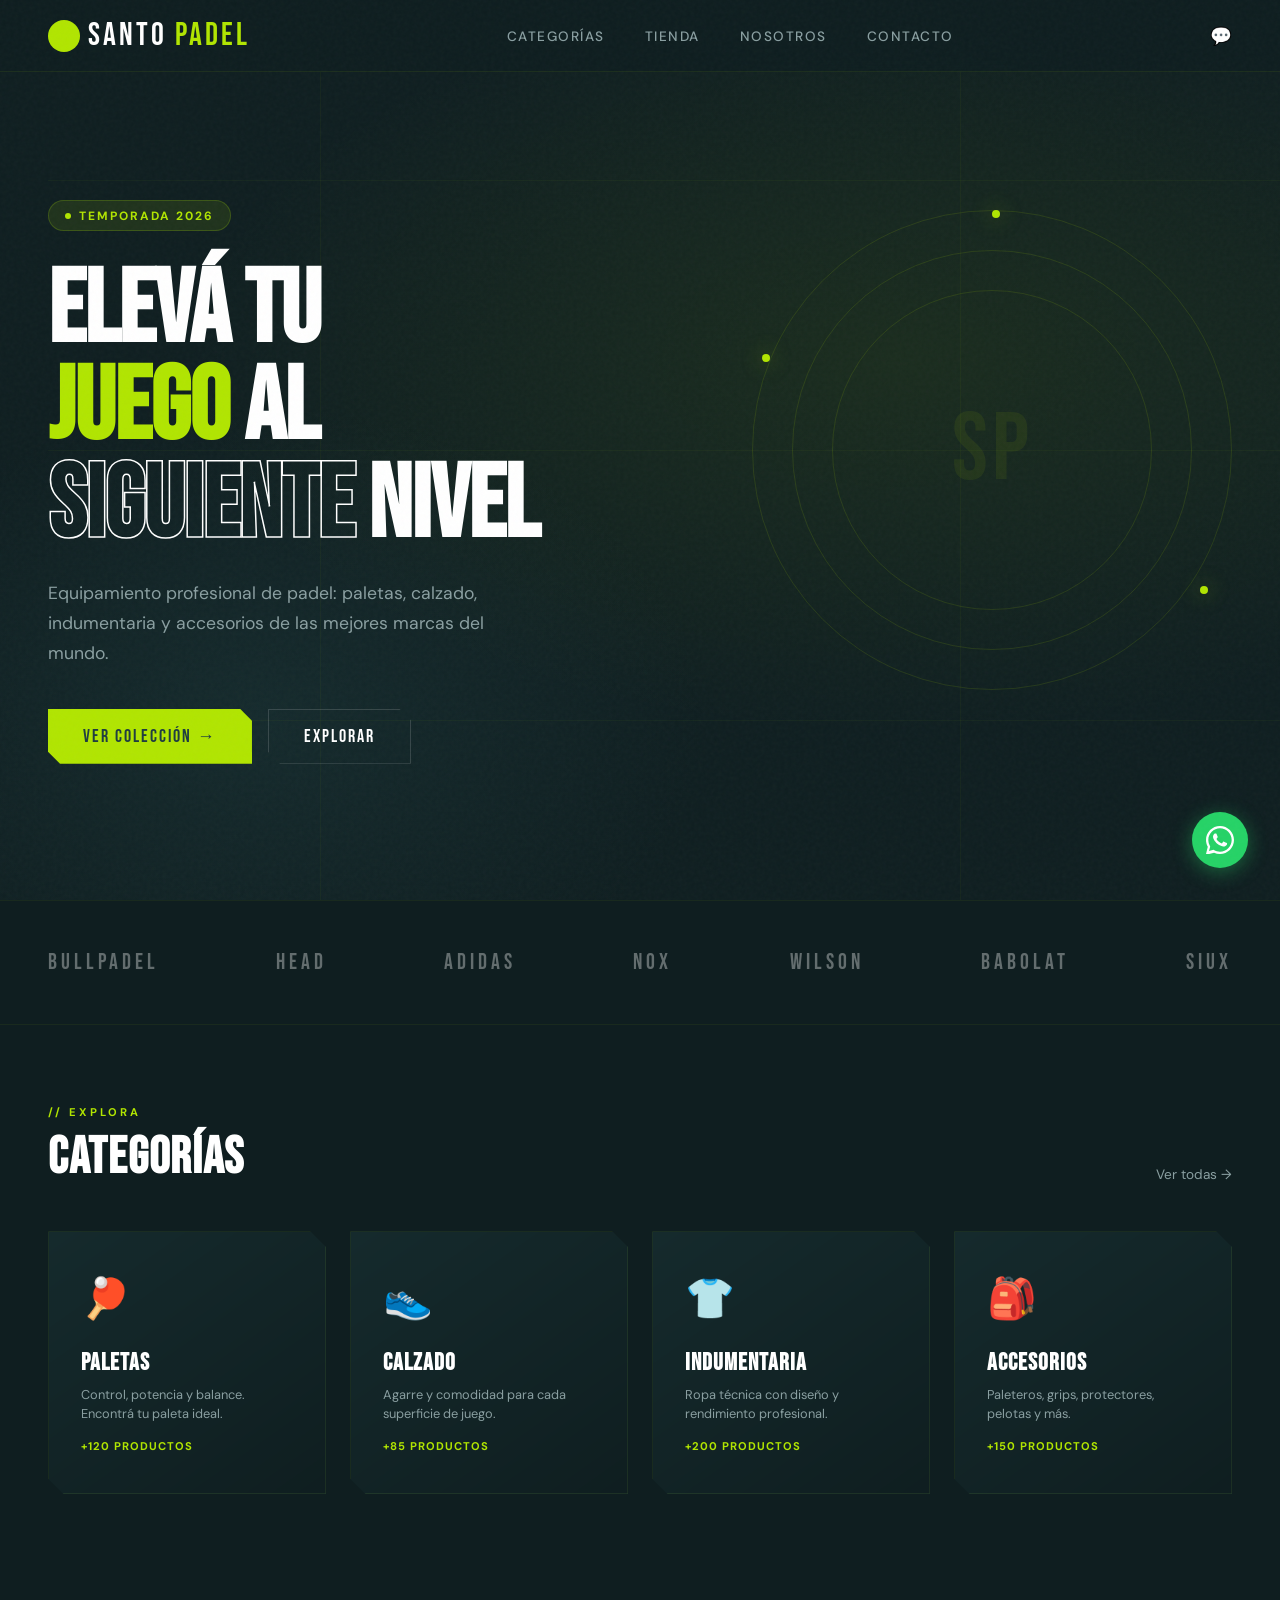
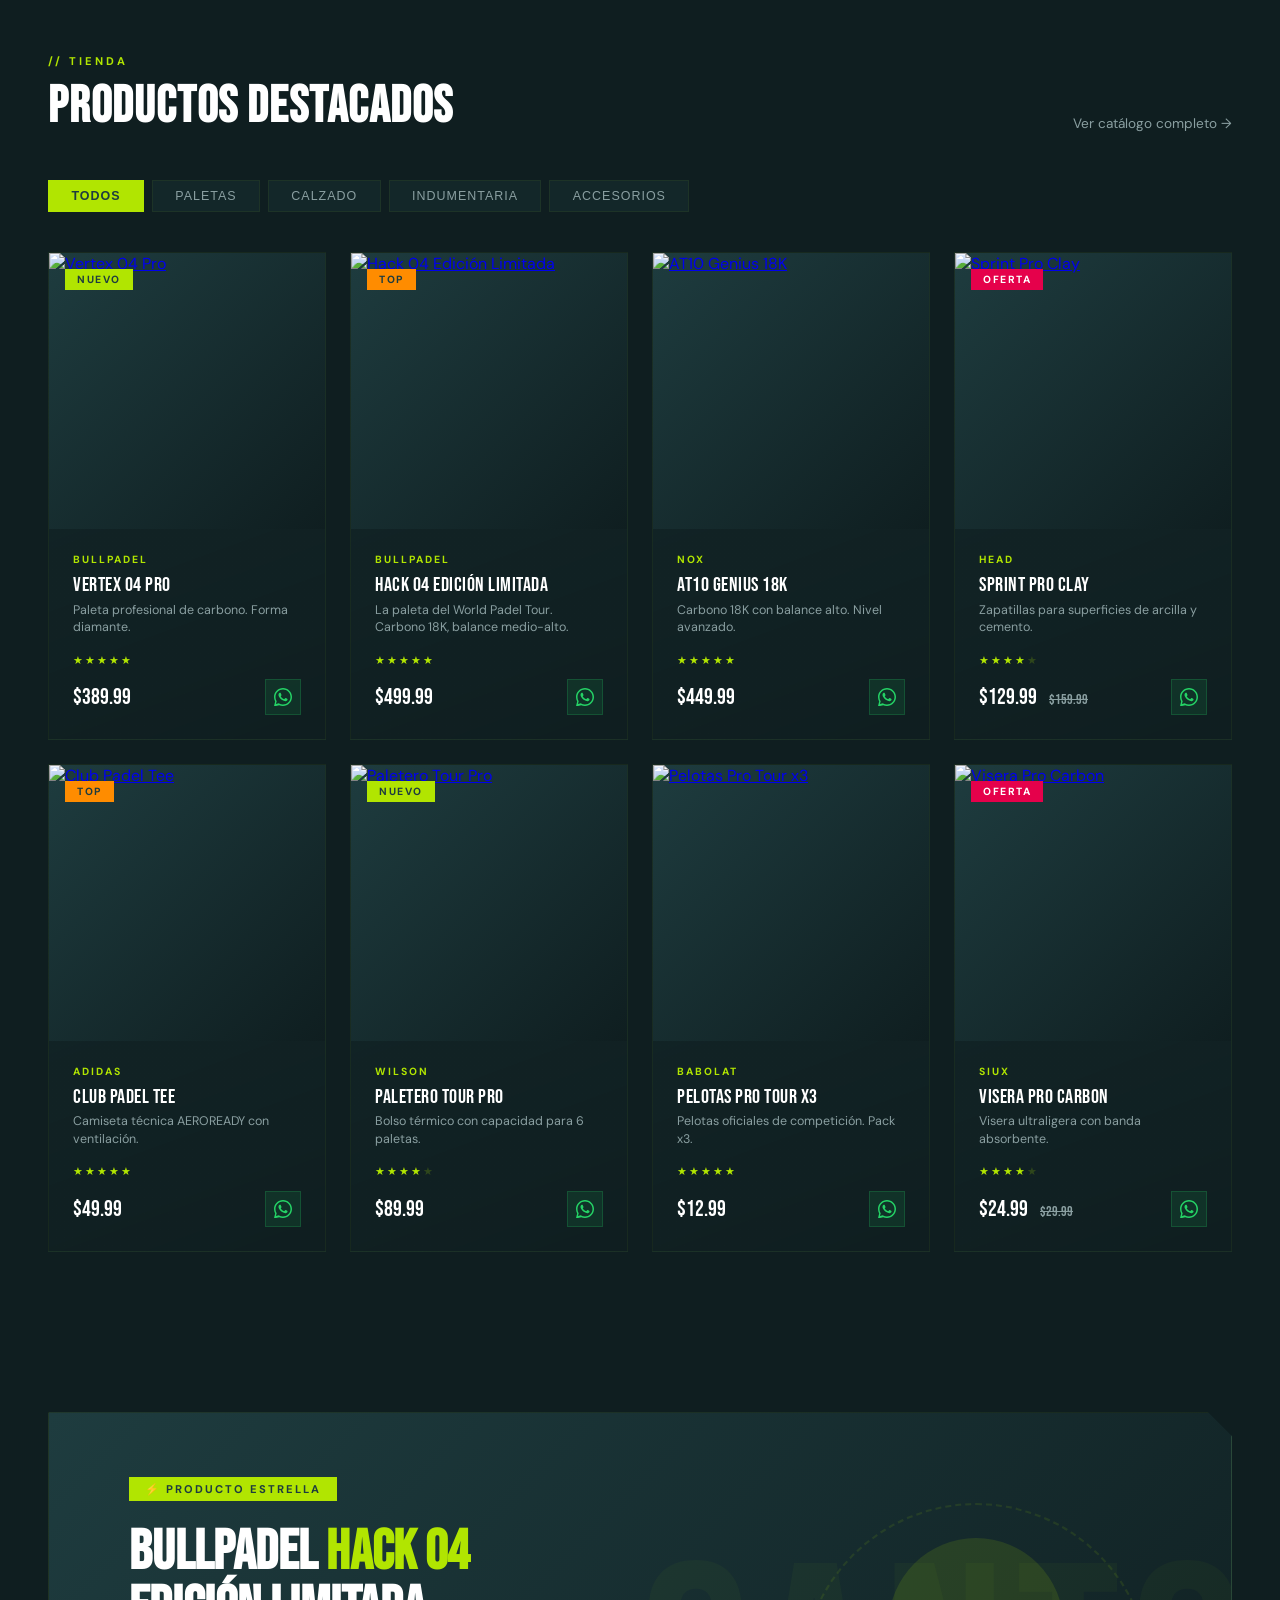
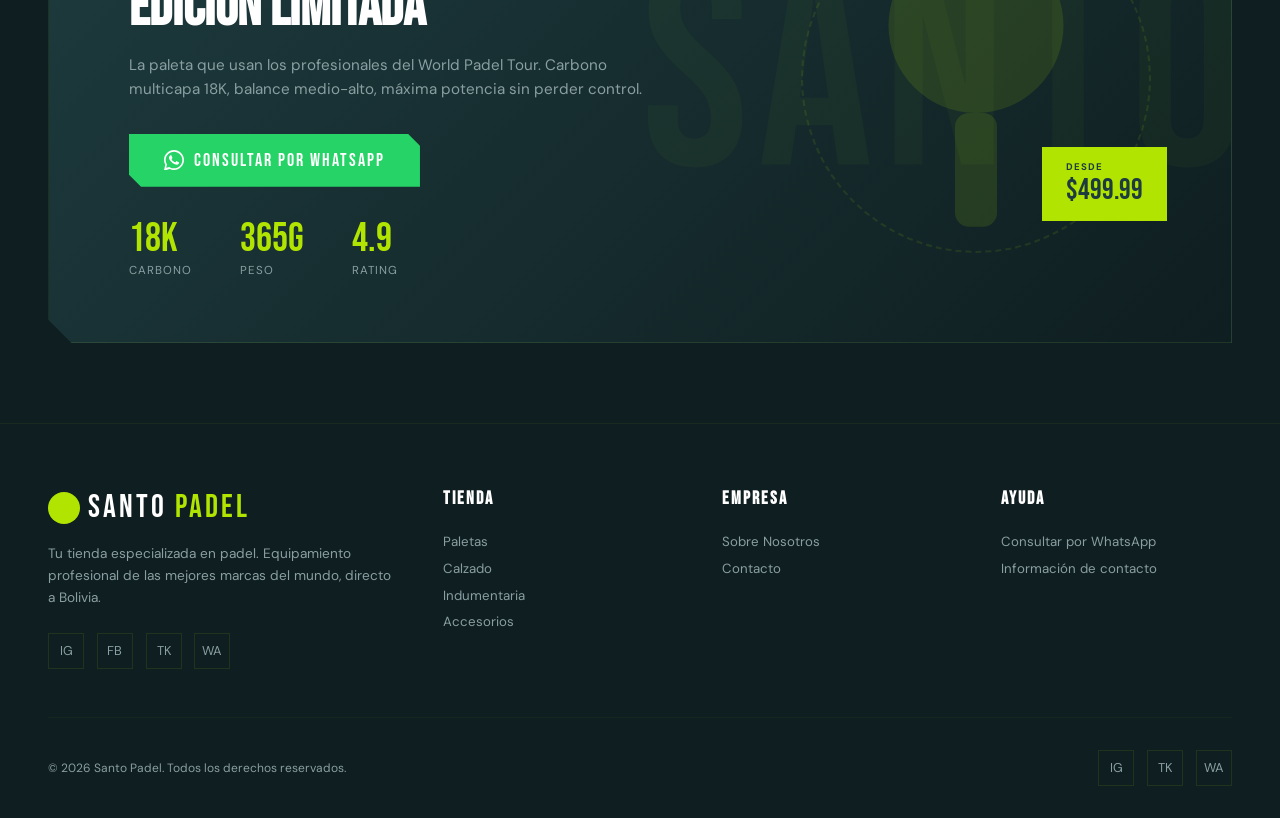
==== commit ccb52bac: "Second Prototype (Unfinished)" ====
--- a/index.html
+++ b/index.html
@@ -1,531 +1,171 @@
 <!DOCTYPE html>
 <html lang="es">
+<head>
+  <meta charset="UTF-8">
+  <meta name="viewport" content="width=device-width, initial-scale=1.0">
+  <title>Santo Padel — Tienda de Padel en Bolivia</title>
+  <meta name="description" content="Equipamiento profesional de padel en Bolivia. Paletas, calzado, indumentaria y accesorios de Bullpadel, Head, Adidas, NOX, Wilson, Babolat y Siux.">
+  <meta name="robots" content="index, follow">
+  <meta property="og:title" content="Santo Padel — Tienda de Padel en Bolivia">
+  <meta property="og:description" content="Equipamiento profesional de padel. Consultá disponibilidad por WhatsApp.">
+  <meta property="og:type" content="website">
+  <link rel="icon" type="image/svg+xml" href="assets/img/logo.svg">
+  <link rel="manifest" href="manifest.json">
+  <link href="https://fonts.googleapis.com/css2?family=Bebas+Neue&family=DM+Sans:ital,wght@0,400;0,500;0,700;1,400&display=swap" rel="stylesheet">
+  <link rel="stylesheet" href="assets/css/global.css">
+  <link rel="stylesheet" href="assets/css/home.css">
+</head>
+<body>
 
-<head>
-    <meta charset="UTF-8">
-    <meta name="viewport" content="width=device-width, initial-scale=1.0">
-    <title>Santo Padel | Catálogo</title>
-    <meta name="description" content="Catálogo oficial de Santo Padel: palas, vestimentas y accesorios.">
-    <meta name="robots" content="index,follow">
-    <meta property="og:type" content="website">
-    <meta property="og:title" content="Santo Padel | Catálogo">
-    <meta property="og:description" content="Catálogo oficial de Santo Padel: palas, vestimentas y accesorios.">
-    <link rel="stylesheet" href="css/styles.css">
-    <link rel="icon" sizes="16x16 32x32 48x48" href="imagenes/Cowboy.ico" type="image/x-icon">
-    <link rel="manifest" href="/manifest.json">
-    <link rel="apple-touch-icon" href="imagenes/applogo.png">
-    <meta name="apple-mobile-web-app-capable" content="yes">
-    <meta name="apple-mobile-web-app-status-bar-style" content="white">
-    <meta name="apple-mobile-web-app-title" content="Santo Padel">
-    <script type="application/ld+json">
-        {
-            "@context": "https://schema.org",
-            "@type": "WebSite",
-            "name": "Santo Padel",
-            "url": "https://santopadel.com/",
-            "inLanguage": "es-AR",
-            "potentialAction": {
-                "@type": "SearchAction",
-                "target": "https://santopadel.com/search.html?q={search_term_string}",
-                "query-input": "required name=search_term_string"
-            }
-        }
-    </script>
-    <style>
-        :root {
-            color-scheme: light;
-        }
+<div id="navbar-root"></div>
 
-        body.swipe-hub {
-            margin: 0;
-            color: var(--ink);
-            font-family: 'Montserrat', sans-serif;
-            min-height: 100vh;
-            overflow: hidden;
-            background: var(--surface);
-            width: 100%;
-            max-width: 100%;
-        }
+<!-- HERO -->
+<section class="hero">
+  <div class="hero-bg"></div>
+  <div class="hero-grid-line h" style="top:20%"></div>
+  <div class="hero-grid-line h" style="top:50%"></div>
+  <div class="hero-grid-line h" style="top:80%"></div>
+  <div class="hero-grid-line v" style="left:25%"></div>
+  <div class="hero-grid-line v" style="left:75%"></div>
+  <div class="hero-content">
+    <div class="hero-tag"><span class="dot"></span>Temporada 2026</div>
+    <h1>ELEVÁ TU<br><span class="accent">JUEGO</span> AL<br><span class="outline">SIGUIENTE</span> NIVEL</h1>
+    <p>Equipamiento profesional de padel: paletas, calzado, indumentaria y accesorios de las mejores marcas del mundo.</p>
+    <div class="hero-buttons">
+      <a href="productos/" class="btn-primary">VER COLECCIÓN →</a>
+      <a href="categorias/" class="btn-outline">EXPLORAR</a>
+    </div>
+  </div>
+  <div class="hero-visual">
+    <div class="hero-racket">
+      <div class="hero-racket-circle"></div>
+      <div class="hero-racket-circle"></div>
+      <div class="hero-racket-circle"></div>
+      <div class="hero-racket-center">SP</div>
+      <div class="orbit-dot"></div>
+      <div class="orbit-dot"></div>
+      <div class="orbit-dot"></div>
+    </div>
+  </div>
+</section>
 
-        .swipe-container {
-            width: 100vw;
-            max-width: 100vw;
-            height: 100vh;
-            position: relative;
-            overflow: hidden;
-            display: grid;
-            place-items: stretch;
-            margin: 0;
-            padding: 0;
-        }
+<!-- BRANDS -->
+<section class="brands">
+  <div class="brands-inner">
+    <span class="brand-item">BULLPADEL</span>
+    <span class="brand-item">HEAD</span>
+    <span class="brand-item">ADIDAS</span>
+    <span class="brand-item">NOX</span>
+    <span class="brand-item">WILSON</span>
+    <span class="brand-item">BABOLAT</span>
+    <span class="brand-item">SIUX</span>
+  </div>
+</section>
 
-        .swipe-stage {
-            width: 100vw;
-            max-width: 100vw;
-            height: 100vh;
-            margin: 0;
-            position: relative;
-            overflow: hidden;
-            background: var(--surface);
-            display: grid;
-            place-items: stretch;
-        }
+<!-- CATEGORIAS -->
+<section class="categories" id="categorias">
+  <div class="section-header">
+    <div>
+      <div class="section-tag">// Explora</div>
+      <h2 class="section-title">CATEGORÍAS</h2>
+    </div>
+    <a href="categorias/" class="section-link">Ver todas →</a>
+  </div>
+  <div class="categories-grid">
+    <a href="productos/?categoria=paletas" class="cat-card">
+      <span class="cat-icon">🏓</span>
+      <h3>PALETAS</h3>
+      <p>Control, potencia y balance. Encontrá tu paleta ideal.</p>
+      <div class="cat-count">+120 PRODUCTOS</div>
+      <span class="cat-arrow">→</span>
+    </a>
+    <a href="productos/?categoria=calzado" class="cat-card">
+      <span class="cat-icon">👟</span>
+      <h3>CALZADO</h3>
+      <p>Agarre y comodidad para cada superficie de juego.</p>
+      <div class="cat-count">+85 PRODUCTOS</div>
+      <span class="cat-arrow">→</span>
+    </a>
+    <a href="productos/?categoria=indumentaria" class="cat-card">
+      <span class="cat-icon">👕</span>
+      <h3>INDUMENTARIA</h3>
+      <p>Ropa técnica con diseño y rendimiento profesional.</p>
+      <div class="cat-count">+200 PRODUCTOS</div>
+      <span class="cat-arrow">→</span>
+    </a>
+    <a href="productos/?categoria=accesorios" class="cat-card">
+      <span class="cat-icon">🎒</span>
+      <h3>ACCESORIOS</h3>
+      <p>Paleteros, grips, protectores, pelotas y más.</p>
+      <div class="cat-count">+150 PRODUCTOS</div>
+      <span class="cat-arrow">→</span>
+    </a>
+  </div>
+</section>
 
-        .swipe-track {
-            display: flex;
-            height: 100%;
-            width: 100%;
-            transition: transform 0.45s cubic-bezier(0.22, 0.61, 0.36, 1);
-            touch-action: pan-y;
-        }
+<!-- PRODUCTOS DESTACADOS -->
+<section class="products" id="productos">
+  <div class="section-header">
+    <div>
+      <div class="section-tag">// Tienda</div>
+      <h2 class="section-title">PRODUCTOS DESTACADOS</h2>
+    </div>
+    <a href="productos/" class="section-link">Ver catálogo completo →</a>
+  </div>
+  <div class="filter-tabs">
+    <button class="filter-tab active" data-category="todos">Todos</button>
+    <button class="filter-tab" data-category="paletas">Paletas</button>
+    <button class="filter-tab" data-category="calzado">Calzado</button>
+    <button class="filter-tab" data-category="indumentaria">Indumentaria</button>
+    <button class="filter-tab" data-category="accesorios">Accesorios</button>
+  </div>
+  <div class="products-grid" id="home-products-grid"></div>
+</section>
 
-        .swipe-track.is-dragging {
-            transition: none !important;
-        }
+<!-- FEATURED BANNER -->
+<section class="featured" id="destacado">
+  <div class="featured-banner">
+    <div class="featured-bg-text">SANTO</div>
+    <div class="featured-content">
+      <div class="featured-label">⚡ PRODUCTO ESTRELLA</div>
+      <h2>BULLPADEL <span class="accent">HACK 04</span><br>EDICIÓN LIMITADA</h2>
+      <p>La paleta que usan los profesionales del World Padel Tour. Carbono multicapa 18K, balance medio-alto, máxima potencia sin perder control.</p>
+      <a id="featured-wa-btn" href="#" target="_blank" rel="noopener" class="btn-whatsapp">
+        <svg viewBox="0 0 24 24" style="width:20px;height:20px;fill:#fff"><path d="M17.472 14.382c-.297-.149-1.758-.867-2.03-.967-.273-.099-.471-.148-.67.15-.197.297-.767.966-.94 1.164-.173.199-.347.223-.644.075-.297-.15-1.255-.463-2.39-1.475-.883-.788-1.48-1.761-1.653-2.059-.173-.297-.018-.458.13-.606.134-.133.298-.347.446-.52.149-.174.198-.298.298-.497.099-.198.05-.371-.025-.52-.075-.149-.669-1.612-.916-2.207-.242-.579-.487-.5-.669-.51-.173-.008-.371-.01-.57-.01-.198 0-.52.074-.792.372-.272.297-1.04 1.016-1.04 2.479 0 1.462 1.065 2.875 1.213 3.074.149.198 2.096 3.2 5.077 4.487.709.306 1.262.489 1.694.625.712.227 1.36.195 1.871.118.571-.085 1.758-.719 2.006-1.413.248-.694.248-1.289.173-1.413-.074-.124-.272-.198-.57-.347z"/><path d="M12 0C5.373 0 0 5.373 0 12c0 2.124.558 4.118 1.528 5.845L.057 23.885a.5.5 0 0 0 .606.64l6.249-1.637A11.942 11.942 0 0 0 12 24c6.627 0 12-5.373 12-12S18.627 0 12 0zm0 22c-1.896 0-3.67-.522-5.188-1.43l-.372-.22-3.856 1.011 1.03-3.763-.241-.389A9.944 9.944 0 0 1 2 12C2 6.477 6.477 2 12 2s10 4.477 10 10-4.477 10-10 10z"/></svg>
+        CONSULTAR POR WHATSAPP
+      </a>
+      <div class="featured-stats">
+        <div><div class="stat-value">18K</div><div class="stat-label">Carbono</div></div>
+        <div><div class="stat-value">365g</div><div class="stat-label">Peso</div></div>
+        <div><div class="stat-value">4.9</div><div class="stat-label">Rating</div></div>
+      </div>
+    </div>
+    <div class="featured-visual">
+      <div class="featured-circle"></div>
+      <svg viewBox="0 0 200 200" style="width:100%;height:100%;opacity:0.12">
+        <circle cx="100" cy="70" r="50" fill="#b1e501"/>
+        <rect x="88" y="120" width="24" height="65" rx="8" fill="#b1e501"/>
+      </svg>
+      <div class="featured-price-tag"><small>DESDE</small>$499.99</div>
+    </div>
+  </div>
+</section>
 
-        .swipe-panel {
-            flex: 0 0 100%;
-            width: 100%;
-            max-width: 100%;
-            height: 100vh;
-            max-height: 100vh;
-            margin: 0;
-            padding: 0;
-            box-sizing: border-box;
-            position: relative;
-            background: #fff;
-        }
+<div id="footer-root"></div>
+<div id="wa-root"></div>
 
-        .swipe-panel iframe {
-            border: none;
-            width: 100%;
-            height: 100%;
-            display: block;
-            background: #fff;
-        }
+<script type="module">
+  import { initComponents } from "./assets/js/components.js";
+  import { initFeaturedGrid, fetchProducts } from "./assets/js/products.js";
+  import { buildWhatsAppURL } from "./assets/js/whatsapp.js";
 
-        .panel-loading {
-            position: absolute;
-            inset: 0;
-            display: flex;
-            align-items: center;
-            justify-content: center;
-            font-size: 0.8rem;
-            letter-spacing: 0.1em;
-            text-transform: uppercase;
-            color: rgba(17, 17, 17, 0.5);
-            pointer-events: none;
-        }
+  initComponents("home");
+  initFeaturedGrid("home-products-grid", 8);
 
-        .swipe-progress {
-            position: fixed;
-            left: 50%;
-            bottom: clamp(18px, 4vw, 32px);
-            transform: translateX(-50%);
-            display: inline-flex;
-            gap: 6px;
-            padding: 6px 14px;
-            border-radius: 999px;
-            background: rgba(255, 255, 255, 0.9);
-            border: 1px solid rgba(17, 17, 17, 0.1);
-            box-shadow: 0 12px 30px rgba(17, 17, 17, 0.12);
-            z-index: 20;
-        }
-
-        .swipe-progress span {
-            width: 10px;
-            height: 10px;
-            border-radius: 50%;
-            background: rgba(17, 17, 17, 0.2);
-        }
-
-        .swipe-progress span.is-active {
-            background: var(--ink);
-        }
-
-        @media (max-width: 900px) {
-            .swipe-stage {
-                height: 100vh;
-            }
-        }
-
-        @media (max-width: 768px) {
-            .swipe-progress {
-                display: none;
-            }
-        }
-    </style>
-</head>
-
-<body class="swipe-hub">
-    <div data-include="header.html"></div>
-    <main class="swipe-container">
-        <div class="swipe-stage" role="region" aria-label="Catálogo deslizable">
-        <div class="swipe-track" id="swipe-track">
-            <section class="swipe-panel" data-src="catalogo.html" aria-label="Inicio">
-                <iframe title="Inicio" loading="lazy"></iframe>
-                <div class="panel-loading">Cargando Inicio…</div>
-            </section>
-            <section class="swipe-panel" data-src="palas.html" aria-label="Palas">
-                <iframe title="Palas" loading="lazy"></iframe>
-                <div class="panel-loading">Cargando Palas…</div>
-            </section>
-            <section class="swipe-panel" data-src="vestimentas.html" aria-label="Vestimentas">
-                <iframe title="Vestimentas" loading="lazy"></iframe>
-                <div class="panel-loading">Cargando Vestimentas…</div>
-            </section>
-            <section class="swipe-panel" data-src="accesorios.html" aria-label="Accesorios">
-                <iframe title="Accesorios" loading="lazy"></iframe>
-                <div class="panel-loading">Cargando Accesorios…</div>
-            </section>
-        </div>
-        <div class="swipe-progress" aria-hidden="true">
-            <span class="is-active"></span>
-            <span></span>
-            <span></span>
-            <span></span>
-        </div>
-    </div>
-    </main>
-    <div data-include="catalog-nav.html"></div>
-    <script>
-        document.addEventListener('DOMContentLoaded', () => {
-            const stage = document.querySelector('.swipe-stage');
-            const track = document.getElementById('swipe-track');
-            if (!stage || !track) return;
-
-            const panels = Array.from(track.querySelectorAll('.swipe-panel'));
-            const dots = Array.from(document.querySelectorAll('.swipe-progress span'));
-            const panelPaths = panels.map(panel => normalizePath(panel.dataset.src));
-            const dragState = { active: false, pending: false, startX: 0, startY: 0, prevTranslate: 0, currentTranslate: 0, pointerId: null };
-            let navController = null;
-            let headerLinks = [];
-            let currentIndex = 0;
-            const pointerShouldHandle = (event) => !event.pointerType || event.pointerType !== 'touch';
-            const horizontalDeadZone = 32;
-            const verticalAbortThreshold = 18;
-
-            function normalizePath(href) {
-                try {
-                    const url = new URL(href, window.location.href);
-                    let path = url.pathname.replace(/\/+/g, '/');
-                    if (!path.startsWith('/')) path = `/${path}`;
-                    if (path === '/' || path === '') path = '/index.html';
-                    if (path.endsWith('/')) path = `${path}index.html`;
-                    return path;
-                } catch (error) {
-                    return href;
-                }
-            }
-
-            const stageWidth = () => stage.getBoundingClientRect().width;
-            const applyTranslate = (value) => track.style.transform = `translateX(${value}px)`;
-
-            const updateDots = () => {
-                dots.forEach((dot, idx) => dot.classList.toggle('is-active', idx === currentIndex));
-            };
-
-            const setHomeChrome = (isHome) => {
-                document.body.classList.toggle('is-home-panel', isHome);
-            };
-
-            const loadPanel = (index) => {
-                const panel = panels[index];
-                if (!panel) return;
-                const iframe = panel.querySelector('iframe');
-                if (!iframe || iframe.dataset.loaded === 'true') return;
-                iframe.src = panel.dataset.src;
-                iframe.dataset.loaded = 'true';
-                iframe.addEventListener('load', () => {
-                    panel.querySelector('.panel-loading')?.remove();
-                    bindFrameGestures(iframe);
-                }, { once: true });
-            };
-
-            const syncHeaderLinks = (href) => {
-                if (!headerLinks.length) return;
-                const normalized = normalizePath(href);
-                headerLinks.forEach(link => {
-                    const match = normalizePath(link.getAttribute('href')) === normalized;
-                    link.classList.toggle('is-active', match);
-                    if (match) {
-                        link.setAttribute('aria-current', 'page');
-                    } else {
-                        link.removeAttribute('aria-current');
-                    }
-                });
-            };
-
-            const snapToIndex = (instant = false) => {
-                const target = -currentIndex * stageWidth();
-                if (instant) {
-                    track.classList.add('is-dragging');
-                    applyTranslate(target);
-                    requestAnimationFrame(() => track.classList.remove('is-dragging'));
-                } else {
-                    applyTranslate(target);
-                }
-                dragState.prevTranslate = target;
-                dragState.currentTranslate = target;
-            };
-
-            const updateActive = (index) => {
-                currentIndex = Math.max(0, Math.min(index, panels.length - 1));
-                snapToIndex();
-                updateDots();
-                loadPanel(currentIndex);
-                loadPanel(currentIndex + 1);
-                loadPanel(currentIndex - 1);
-                const activeSrc = panels[currentIndex]?.dataset.src;
-                navController?.setActiveByHref(activeSrc);
-                syncHeaderLinks(activeSrc);
-                setHomeChrome(currentIndex === 0);
-            };
-
-            const handleSwipe = (direction) => {
-                if (direction === 'next') {
-                    updateActive(currentIndex + 1);
-                } else if (direction === 'prev') {
-                    updateActive(currentIndex - 1);
-                }
-            };
-
-            const findIndexByHref = (href) => panelPaths.indexOf(normalizePath(href));
-
-            const goToHref = (href) => {
-                const idx = findIndexByHref(href);
-                if (idx >= 0) {
-                    updateActive(idx);
-                    return true;
-                }
-                return false;
-            };
-
-            window.catalogShellNavigate = (href) => {
-                if (!href) return false;
-                return goToHref(href);
-            };
-
-            const startDrag = (x, y = 0, pointerId = null, immediate = false) => {
-                if (dragState.active || dragState.pending) return;
-                dragState.pointerId = pointerId;
-                dragState.startX = x;
-                dragState.startY = y;
-                dragState.prevTranslate = -currentIndex * stageWidth();
-                dragState.currentTranslate = dragState.prevTranslate;
-                dragState.pending = !immediate;
-                dragState.active = immediate;
-                if (immediate) {
-                    track.classList.add('is-dragging');
-                }
-            };
-
-            const cancelPendingDrag = () => {
-                dragState.pending = false;
-                dragState.pointerId = null;
-            };
-
-            const activateDrag = () => {
-                if (dragState.active) return;
-                dragState.active = true;
-                dragState.pending = false;
-                track.classList.add('is-dragging');
-            };
-
-            const moveDrag = (x, y = null, pointerId = null) => {
-                if (!dragState.active && !dragState.pending) return;
-                if (dragState.pointerId !== null && pointerId !== null && pointerId !== dragState.pointerId) return;
-
-                if (dragState.pending) {
-                    if (y === null) {
-                        activateDrag();
-                    } else {
-                        const deltaX = x - dragState.startX;
-                        const deltaY = y - dragState.startY;
-                        if (Math.abs(deltaY) > Math.abs(deltaX) && Math.abs(deltaY) > verticalAbortThreshold) {
-                            cancelPendingDrag();
-                            return;
-                        }
-                        if (Math.abs(deltaX) >= horizontalDeadZone) {
-                            activateDrag();
-                        } else {
-                            return;
-                        }
-                    }
-                }
-
-                if (!dragState.active) return;
-                dragState.currentTranslate = dragState.prevTranslate + (x - dragState.startX);
-                applyTranslate(dragState.currentTranslate);
-            };
-
-            const endDrag = (pointerId = null) => {
-                if (!dragState.active && !dragState.pending) return;
-                if (dragState.pointerId !== null && pointerId !== null && pointerId !== dragState.pointerId) return;
-
-                if (dragState.pending && !dragState.active) {
-                    cancelPendingDrag();
-                    return;
-                }
-
-                dragState.active = false;
-                dragState.pending = false;
-                dragState.pointerId = null;
-                track.classList.remove('is-dragging');
-                const moved = dragState.currentTranslate - dragState.prevTranslate;
-                const snapThreshold = Math.min(stageWidth() * 0.18, 260);
-                if (Math.abs(moved) > snapThreshold) {
-                    handleSwipe(moved < 0 ? 'next' : 'prev');
-                } else {
-                    snapToIndex();
-                }
-            };
-
-            const bindFrameGestures = (iframe) => {
-                if (!iframe || iframe.dataset.gestureReady === 'true') return;
-                iframe.dataset.gestureReady = 'true';
-                try {
-                    const doc = iframe.contentWindow?.document;
-                    if (!doc) return;
-                    doc.addEventListener('touchstart', (event) => {
-                        if (event.touches.length !== 1) return;
-                        const touch = event.touches[0];
-                        startDrag(touch.clientX, touch.clientY);
-                    }, { passive: true });
-                    doc.addEventListener('touchmove', (event) => {
-                        if (event.touches.length !== 1) return;
-                        const touch = event.touches[0];
-                        moveDrag(touch.clientX, touch.clientY);
-                    }, { passive: true });
-                    doc.addEventListener('touchend', endDrag);
-                    doc.addEventListener('touchcancel', endDrag);
-                    doc.addEventListener('pointerdown', (event) => {
-                        if (!pointerShouldHandle(event) || event.button !== 0) return;
-                        startDrag(event.clientX, event.clientY, event.pointerId, true);
-                    });
-                    doc.addEventListener('pointermove', (event) => {
-                        if (!pointerShouldHandle(event)) return;
-                        if (event.buttons === 0) return;
-                        moveDrag(event.clientX, event.clientY, event.pointerId);
-                    });
-                    doc.addEventListener('pointerup', (event) => {
-                        if (!pointerShouldHandle(event)) return;
-                        endDrag(event.pointerId);
-                    });
-                    doc.addEventListener('pointercancel', (event) => {
-                        if (!pointerShouldHandle(event)) return;
-                        endDrag(event.pointerId);
-                    });
-                } catch (error) {
-                    // ignore frames blocked by policies (not expected here)
-                }
-            };
-
-            track.addEventListener('touchstart', (event) => {
-                if (event.touches.length !== 1) return;
-                const touch = event.touches[0];
-                startDrag(touch.clientX, touch.clientY);
-            }, { passive: true });
-
-            track.addEventListener('touchmove', (event) => {
-                if (event.touches.length !== 1) return;
-                const touch = event.touches[0];
-                moveDrag(touch.clientX, touch.clientY);
-            }, { passive: true });
-
-            track.addEventListener('touchend', () => endDrag());
-            track.addEventListener('touchcancel', () => endDrag());
-
-            track.addEventListener('pointerdown', (event) => {
-                if (!pointerShouldHandle(event) || event.button !== 0) return;
-                startDrag(event.clientX, event.clientY, event.pointerId, true);
-                if (track.setPointerCapture) {
-                    try {
-                        track.setPointerCapture(event.pointerId);
-                    } catch (error) {
-                        // ignore capture errors
-                    }
-                }
-                event.preventDefault();
-            });
-
-            track.addEventListener('pointermove', (event) => {
-                if (!pointerShouldHandle(event)) return;
-                if (!dragState.active) return;
-                event.preventDefault();
-                moveDrag(event.clientX, event.clientY, event.pointerId);
-            });
-
-            const releasePointer = (event) => {
-                if (!pointerShouldHandle(event)) return;
-                if (event.type === 'pointerleave' && track.hasPointerCapture && track.hasPointerCapture(event.pointerId)) {
-                    return;
-                }
-                if (track.releasePointerCapture) {
-                    try {
-                        track.releasePointerCapture(event.pointerId);
-                    } catch (error) {
-                        // ignore capture errors
-                    }
-                }
-                endDrag(event.pointerId);
-            };
-
-            track.addEventListener('pointerup', releasePointer);
-            track.addEventListener('pointercancel', releasePointer);
-            track.addEventListener('pointerleave', releasePointer);
-
-            window.addEventListener('resize', () => snapToIndex(true));
-
-            const initDockNav = (controller) => {
-                const dock = document.getElementById('catalog-dock');
-                if (!dock) return;
-                dock.addEventListener('click', (event) => {
-                    const link = event.target.closest('.catalog-dock__link');
-                    if (!link) return;
-                    const href = link.dataset.target || link.getAttribute('href');
-                    if (goToHref(href)) {
-                        event.preventDefault();
-                    }
-                });
-                controller?.setActiveByHref(panels[currentIndex]?.dataset.src);
-            };
-
-            document.addEventListener('catalogNavReady', (event) => {
-                navController = event.detail;
-                initDockNav(navController);
-            }, { once: true });
-
-            if (window.catalogNavController) {
-                navController = window.catalogNavController;
-                initDockNav(navController);
-            }
-
-            const initHeaderNav = () => {
-                const links = Array.from(document.querySelectorAll('.nav-link'));
-                if (!links.length) {
-                    setTimeout(initHeaderNav, 80);
-                    return;
-                }
-                headerLinks = links;
-                links.forEach(link => {
-                    const idx = findIndexByHref(link.getAttribute('href'));
-                    if (idx >= 0) {
-                        link.addEventListener('click', (event) => {
-                            event.preventDefault();
-                            updateActive(idx);
-                        });
-                    }
-                });
-                syncHeaderLinks(panels[currentIndex]?.dataset.src);
-            };
-            initHeaderNav();
-
-            updateActive(0);
-        });
-    </script>
-    <script src="js/scripts.js"></script>
-    <script src="js/include.js"></script>
+  fetchProducts().then(products => {
+    const hack = products.find(p => p.id === "bullpadel-hack-04");
+    if (hack) document.getElementById("featured-wa-btn").href = buildWhatsAppURL(hack);
+  });
+</script>
 </body>
-
 </html>
--- a/assets/css/global.css
+++ b/assets/css/global.css
@@ -0,0 +1,524 @@
+/* ═══════════════════════════════════════
+   global.css — Variables, reset, tipografía,
+   navbar, footer, componentes compartidos
+   ═══════════════════════════════════════ */
+
+/* ── Variables ── */
+:root {
+  --primary: #b1e501;
+  --secondary: #1e3c3f;
+  --tertiary: #ffffff;
+  --primary-dark: #8fb800;
+  --secondary-light: #2a5458;
+  --bg-dark: #0f1e20;
+  --text-muted: #8a9fa1;
+}
+
+/* ── Reset ── */
+* { margin: 0; padding: 0; box-sizing: border-box; }
+html { scroll-behavior: smooth; }
+body {
+  font-family: 'DM Sans', sans-serif;
+  background: var(--bg-dark);
+  color: var(--tertiary);
+  overflow-x: hidden;
+}
+
+/* ── Scrollbar ── */
+::-webkit-scrollbar { width: 6px; }
+::-webkit-scrollbar-track { background: var(--bg-dark); }
+::-webkit-scrollbar-thumb { background: var(--primary); border-radius: 3px; }
+
+/* ── Noise overlay ── */
+body::before {
+  content: '';
+  position: fixed;
+  inset: 0;
+  background: url("data:image/svg+xml,%3Csvg viewBox='0 0 256 256' xmlns='http://www.w3.org/2000/svg'%3E%3Cfilter id='n'%3E%3CfeTurbulence type='fractalNoise' baseFrequency='0.9' numOctaves='4' stitchTiles='stitch'/%3E%3C/filter%3E%3Crect width='100%25' height='100%25' filter='url(%23n)' opacity='0.03'/%3E%3C/svg%3E");
+  pointer-events: none;
+  z-index: 9999;
+}
+
+/* ── NAVBAR ── */
+nav {
+  position: fixed;
+  top: 0;
+  width: 100%;
+  z-index: 100;
+  padding: 1rem 3rem;
+  display: flex;
+  align-items: center;
+  justify-content: space-between;
+  background: rgba(15, 30, 32, 0.85);
+  backdrop-filter: blur(20px);
+  border-bottom: 1px solid rgba(177, 229, 1, 0.08);
+  transition: all 0.4s;
+}
+
+.logo {
+  font-family: 'Bebas Neue', sans-serif;
+  font-size: 2rem;
+  letter-spacing: 3px;
+  color: var(--tertiary);
+  text-decoration: none;
+  display: flex;
+  align-items: center;
+  gap: 0.5rem;
+}
+.logo span { color: var(--primary); }
+.logo-icon {
+  width: 32px; height: 32px;
+  background: var(--primary);
+  border-radius: 50%;
+  display: grid; place-items: center;
+  font-size: 0.9rem;
+  color: var(--secondary);
+  font-weight: 700;
+}
+
+.nav-links { display: flex; gap: 2.5rem; list-style: none; }
+.nav-links a {
+  color: var(--text-muted);
+  text-decoration: none;
+  font-size: 0.85rem;
+  font-weight: 500;
+  letter-spacing: 1.5px;
+  text-transform: uppercase;
+  transition: color 0.3s;
+  position: relative;
+}
+.nav-links a::after {
+  content: '';
+  position: absolute;
+  bottom: -4px; left: 0;
+  width: 0; height: 2px;
+  background: var(--primary);
+  transition: width 0.3s;
+}
+.nav-links a:hover,
+.nav-links a.active { color: var(--primary); }
+.nav-links a:hover::after,
+.nav-links a.active::after { width: 100%; }
+
+.nav-actions { display: flex; gap: 1.2rem; align-items: center; }
+.nav-btn {
+  background: none;
+  border: none;
+  color: var(--tertiary);
+  cursor: pointer;
+  font-size: 1.1rem;
+  transition: color 0.3s;
+  text-decoration: none;
+  display: flex;
+  align-items: center;
+}
+.nav-btn:hover { color: var(--primary); }
+
+/* ── Hamburger (mobile) ── */
+.nav-hamburger {
+  display: none;
+  flex-direction: column;
+  gap: 5px;
+  background: none;
+  border: none;
+  cursor: pointer;
+  padding: 4px;
+}
+.nav-hamburger span {
+  display: block;
+  width: 24px; height: 2px;
+  background: var(--tertiary);
+  transition: all 0.3s;
+}
+
+/* ── FOOTER ── */
+footer {
+  padding: 4rem 3rem 2rem;
+  border-top: 1px solid rgba(177, 229, 1, 0.06);
+}
+.footer-grid {
+  display: grid;
+  grid-template-columns: 1.5fr 1fr 1fr 1fr;
+  gap: 3rem;
+  margin-bottom: 3rem;
+}
+.footer-brand .logo { margin-bottom: 1rem; }
+.footer-brand p {
+  font-size: 0.85rem;
+  color: var(--text-muted);
+  line-height: 1.6;
+  margin-bottom: 1.5rem;
+}
+.footer-socials { display: flex; gap: 0.8rem; }
+.social-icon {
+  width: 36px; height: 36px;
+  border: 1px solid rgba(177, 229, 1, 0.1);
+  display: grid;
+  place-items: center;
+  color: var(--text-muted);
+  font-size: 0.8rem;
+  cursor: pointer;
+  text-decoration: none;
+  transition: all 0.3s;
+}
+.social-icon:hover {
+  border-color: var(--primary);
+  color: var(--primary);
+  background: rgba(177, 229, 1, 0.05);
+}
+
+.footer-col h4 {
+  font-family: 'Bebas Neue', sans-serif;
+  font-size: 1.1rem;
+  letter-spacing: 2px;
+  margin-bottom: 1.2rem;
+}
+.footer-col a {
+  display: block;
+  color: var(--text-muted);
+  text-decoration: none;
+  font-size: 0.83rem;
+  padding: 0.3rem 0;
+  transition: color 0.3s;
+}
+.footer-col a:hover { color: var(--primary); }
+
+.footer-bottom {
+  display: flex;
+  justify-content: space-between;
+  align-items: center;
+  padding-top: 2rem;
+  border-top: 1px solid rgba(177, 229, 1, 0.04);
+  font-size: 0.75rem;
+  color: var(--text-muted);
+}
+.footer-socials-bottom { display: flex; gap: 0.8rem; }
+
+/* ── Shared buttons ── */
+.btn-primary {
+  display: inline-flex;
+  align-items: center;
+  gap: 0.5rem;
+  padding: 1rem 2.2rem;
+  background: var(--primary);
+  color: var(--secondary);
+  font-family: 'Bebas Neue', sans-serif;
+  font-size: 1.1rem;
+  letter-spacing: 2px;
+  border: none;
+  cursor: pointer;
+  text-decoration: none;
+  clip-path: polygon(0 0, calc(100% - 12px) 0, 100% 12px, 100% 100%, 12px 100%, 0 calc(100% - 12px));
+  transition: all 0.3s;
+}
+.btn-primary:hover {
+  background: var(--tertiary);
+  transform: translateY(-2px);
+  box-shadow: 0 8px 30px rgba(177, 229, 1, 0.2);
+}
+
+.btn-outline {
+  display: inline-flex;
+  align-items: center;
+  gap: 0.5rem;
+  padding: 1rem 2.2rem;
+  background: transparent;
+  color: var(--tertiary);
+  font-family: 'Bebas Neue', sans-serif;
+  font-size: 1.1rem;
+  letter-spacing: 2px;
+  border: 1px solid rgba(255, 255, 255, 0.15);
+  cursor: pointer;
+  text-decoration: none;
+  clip-path: polygon(0 0, calc(100% - 12px) 0, 100% 12px, 100% 100%, 12px 100%, 0 calc(100% - 12px));
+  transition: all 0.3s;
+}
+.btn-outline:hover {
+  border-color: var(--primary);
+  color: var(--primary);
+  transform: translateY(-2px);
+}
+
+.btn-whatsapp {
+  display: inline-flex;
+  align-items: center;
+  justify-content: center;
+  gap: 0.6rem;
+  padding: 1rem 2.2rem;
+  background: #25D366;
+  color: #fff;
+  font-family: 'Bebas Neue', sans-serif;
+  font-size: 1.1rem;
+  letter-spacing: 2px;
+  border: none;
+  cursor: pointer;
+  text-decoration: none;
+  clip-path: polygon(0 0, calc(100% - 12px) 0, 100% 12px, 100% 100%, 12px 100%, 0 calc(100% - 12px));
+  transition: all 0.3s;
+}
+.btn-whatsapp:hover {
+  background: #1ebe5b;
+  transform: translateY(-2px);
+  box-shadow: 0 8px 30px rgba(37, 211, 102, 0.3);
+}
+.btn-whatsapp svg { width: 20px; height: 20px; fill: #fff; }
+
+/* ── WhatsApp floating button ── */
+.wa-float {
+  position: fixed;
+  bottom: 2rem;
+  right: 2rem;
+  width: 56px;
+  height: 56px;
+  background: #25D366;
+  border-radius: 50%;
+  display: grid;
+  place-items: center;
+  box-shadow: 0 4px 20px rgba(37, 211, 102, 0.4);
+  z-index: 998;
+  cursor: pointer;
+  text-decoration: none;
+  transition: transform 0.3s, box-shadow 0.3s;
+}
+.wa-float:hover {
+  transform: scale(1.1);
+  box-shadow: 0 6px 28px rgba(37, 211, 102, 0.5);
+}
+.wa-float svg { width: 28px; height: 28px; fill: white; }
+
+/* ── Section header ── */
+.section-header {
+  display: flex;
+  align-items: flex-end;
+  justify-content: space-between;
+  margin-bottom: 3rem;
+}
+.section-tag {
+  font-size: 0.7rem;
+  font-weight: 700;
+  letter-spacing: 3px;
+  text-transform: uppercase;
+  color: var(--primary);
+  margin-bottom: 0.8rem;
+}
+.section-title {
+  font-family: 'Bebas Neue', sans-serif;
+  font-size: clamp(2rem, 4vw, 3.2rem);
+  letter-spacing: 1px;
+  line-height: 1;
+}
+.section-link {
+  color: var(--text-muted);
+  font-size: 0.85rem;
+  text-decoration: none;
+  display: flex;
+  align-items: center;
+  gap: 0.5rem;
+  transition: color 0.3s;
+  white-space: nowrap;
+}
+.section-link:hover { color: var(--primary); }
+
+/* ── Breadcrumb ── */
+.breadcrumb {
+  display: flex;
+  align-items: center;
+  gap: 0.5rem;
+  font-size: 0.78rem;
+  color: var(--text-muted);
+  margin-bottom: 2rem;
+}
+.breadcrumb a {
+  color: var(--text-muted);
+  text-decoration: none;
+  transition: color 0.3s;
+}
+.breadcrumb a:hover { color: var(--primary); }
+.breadcrumb span { color: var(--primary); }
+
+/* ── Product card (shared between home & catalog) ── */
+.product-card {
+  background: linear-gradient(160deg, rgba(30, 60, 63, 0.3), rgba(15, 30, 32, 0.6));
+  border: 1px solid rgba(177, 229, 1, 0.05);
+  overflow: hidden;
+  transition: all 0.4s;
+  position: relative;
+}
+.product-card:hover {
+  border-color: rgba(177, 229, 1, 0.15);
+  transform: translateY(-6px);
+  box-shadow: 0 20px 50px rgba(0, 0, 0, 0.4);
+}
+
+.product-img {
+  position: relative;
+  aspect-ratio: 1;
+  background: linear-gradient(135deg, var(--secondary), var(--bg-dark));
+  display: grid;
+  place-items: center;
+  overflow: hidden;
+}
+.product-img img {
+  width: 100%;
+  height: 100%;
+  object-fit: cover;
+  transition: transform 0.5s;
+}
+.product-card:hover .product-img img { transform: scale(1.05); }
+.product-img .placeholder-svg {
+  width: 60%;
+  height: 60%;
+  opacity: 0.15;
+}
+
+.product-badge {
+  position: absolute;
+  top: 1rem; left: 1rem;
+  padding: 0.25rem 0.75rem;
+  font-size: 0.65rem;
+  font-weight: 700;
+  letter-spacing: 1.5px;
+  text-transform: uppercase;
+}
+.badge-new { background: var(--primary); color: var(--secondary); }
+.badge-sale { background: #e5014b; color: var(--tertiary); }
+.badge-hot { background: #ff8c00; color: var(--secondary); }
+
+.product-info { padding: 1.5rem; }
+.product-brand {
+  font-size: 0.65rem;
+  font-weight: 700;
+  letter-spacing: 2px;
+  text-transform: uppercase;
+  color: var(--primary);
+  margin-bottom: 0.4rem;
+}
+.product-name {
+  font-family: 'Bebas Neue', sans-serif;
+  font-size: 1.25rem;
+  letter-spacing: 0.5px;
+  margin-bottom: 0.3rem;
+  color: var(--tertiary);
+  text-decoration: none;
+  display: block;
+}
+.product-name:hover { color: var(--primary); }
+.product-desc {
+  font-size: 0.78rem;
+  color: var(--text-muted);
+  margin-bottom: 1rem;
+  line-height: 1.4;
+}
+.product-bottom {
+  display: flex;
+  align-items: center;
+  justify-content: space-between;
+}
+.product-price {
+  font-family: 'Bebas Neue', sans-serif;
+  font-size: 1.4rem;
+  color: var(--tertiary);
+}
+.product-price .old {
+  font-size: 0.85rem;
+  color: var(--text-muted);
+  text-decoration: line-through;
+  margin-left: 0.5rem;
+}
+.product-rating {
+  display: flex;
+  gap: 2px;
+  color: var(--primary);
+  font-size: 0.7rem;
+  margin-bottom: 0.8rem;
+}
+
+/* WhatsApp button on card */
+.wa-card-btn {
+  width: 36px; height: 36px;
+  background: rgba(37, 211, 102, 0.1);
+  border: 1px solid rgba(37, 211, 102, 0.2);
+  color: #25D366;
+  display: grid;
+  place-items: center;
+  cursor: pointer;
+  font-size: 1rem;
+  transition: all 0.3s;
+  text-decoration: none;
+  flex-shrink: 0;
+}
+.wa-card-btn:hover {
+  background: #25D366;
+  color: #fff;
+  border-color: #25D366;
+}
+.wa-card-btn svg { width: 18px; height: 18px; fill: currentColor; }
+
+/* ── Animations ── */
+@keyframes fadeSlideUp {
+  from { opacity: 0; transform: translateY(24px); }
+  to { opacity: 1; transform: translateY(0); }
+}
+@keyframes fadeIn {
+  from { opacity: 0; }
+  to { opacity: 1; }
+}
+@keyframes pulse {
+  0%, 100% { opacity: 1; }
+  50% { opacity: 0.4; }
+}
+@keyframes rotateOrbit {
+  from { transform: rotate(0deg); }
+  to { transform: rotate(360deg); }
+}
+
+/* ── Mobile menu ── */
+.nav-mobile-menu {
+  display: none;
+  position: fixed;
+  top: 64px;
+  left: 0; right: 0;
+  background: rgba(15, 30, 32, 0.97);
+  backdrop-filter: blur(20px);
+  border-bottom: 1px solid rgba(177, 229, 1, 0.08);
+  z-index: 99;
+  padding: 1.5rem;
+}
+.nav-mobile-menu.open { display: block; }
+.nav-mobile-menu ul { list-style: none; }
+.nav-mobile-menu a {
+  display: block;
+  padding: 0.8rem 0;
+  color: var(--text-muted);
+  text-decoration: none;
+  font-size: 0.9rem;
+  font-weight: 500;
+  letter-spacing: 1.5px;
+  text-transform: uppercase;
+  border-bottom: 1px solid rgba(177, 229, 1, 0.04);
+  transition: color 0.3s;
+}
+.nav-mobile-menu a:hover { color: var(--primary); }
+
+/* ── Scroll reveal ── */
+.reveal-pending {
+  opacity: 0;
+  transform: translateY(20px);
+  transition: opacity 0.6s ease, transform 0.6s ease;
+}
+.revealed {
+  opacity: 1;
+  transform: translateY(0);
+}
+
+/* ── Responsive ── */
+@media (max-width: 768px) {
+  nav { padding: 1rem 1.5rem; }
+  .nav-links { display: none; }
+  .nav-hamburger { display: flex; }
+  .footer-grid { grid-template-columns: 1fr; }
+  .footer-bottom { flex-direction: column; gap: 1rem; text-align: center; }
+}
+@media (max-width: 480px) {
+  .wa-float { bottom: 1.2rem; right: 1.2rem; }
+}
--- a/assets/css/home.css
+++ b/assets/css/home.css
@@ -0,0 +1,368 @@
+/* ═══════════════════════════════════════
+   home.css — Estilos exclusivos del landing
+   ═══════════════════════════════════════ */
+
+/* ── HERO ── */
+.hero {
+  min-height: 100vh;
+  display: flex;
+  align-items: center;
+  position: relative;
+  padding: 8rem 3rem 4rem;
+  overflow: hidden;
+}
+.hero-bg {
+  position: absolute;
+  inset: 0;
+  background:
+    radial-gradient(ellipse 80% 60% at 70% 40%, rgba(177,229,1,0.07) 0%, transparent 70%),
+    radial-gradient(ellipse 50% 50% at 20% 80%, rgba(30,60,63,0.4) 0%, transparent 70%);
+}
+.hero-grid-line {
+  position: absolute;
+  background: rgba(177,229,1,0.04);
+}
+.hero-grid-line.h { width: 100%; height: 1px; }
+.hero-grid-line.v { width: 1px; height: 100%; }
+
+.hero-content {
+  position: relative;
+  z-index: 2;
+  max-width: 680px;
+}
+.hero-tag {
+  display: inline-flex;
+  align-items: center;
+  gap: 0.5rem;
+  padding: 0.4rem 1rem;
+  background: rgba(177,229,1,0.1);
+  border: 1px solid rgba(177,229,1,0.2);
+  border-radius: 100px;
+  font-size: 0.75rem;
+  font-weight: 700;
+  letter-spacing: 2px;
+  text-transform: uppercase;
+  color: var(--primary);
+  margin-bottom: 2rem;
+  animation: fadeSlideUp 0.8s ease-out;
+}
+.hero-tag .dot {
+  width: 6px; height: 6px;
+  background: var(--primary);
+  border-radius: 50%;
+  animation: pulse 2s infinite;
+}
+
+.hero h1 {
+  font-family: 'Bebas Neue', sans-serif;
+  font-size: clamp(3.5rem, 8vw, 7rem);
+  line-height: 0.95;
+  letter-spacing: -1px;
+  margin-bottom: 1.5rem;
+  animation: fadeSlideUp 0.8s ease-out 0.1s both;
+}
+.hero h1 .accent { color: var(--primary); }
+.hero h1 .outline {
+  -webkit-text-stroke: 1.5px var(--tertiary);
+  color: transparent;
+}
+
+.hero p {
+  font-size: 1.1rem;
+  color: var(--text-muted);
+  line-height: 1.7;
+  max-width: 480px;
+  margin-bottom: 2.5rem;
+  animation: fadeSlideUp 0.8s ease-out 0.2s both;
+}
+
+.hero-buttons {
+  display: flex;
+  gap: 1rem;
+  flex-wrap: wrap;
+  animation: fadeSlideUp 0.8s ease-out 0.3s both;
+}
+
+.hero-visual {
+  position: absolute;
+  right: 3rem;
+  top: 50%;
+  transform: translateY(-50%);
+  width: 480px;
+  height: 480px;
+  animation: fadeIn 1s ease-out 0.5s both;
+}
+.hero-racket {
+  width: 100%;
+  height: 100%;
+  position: relative;
+}
+.hero-racket-circle {
+  position: absolute;
+  border-radius: 50%;
+  border: 1px solid rgba(177,229,1,0.12);
+  animation: rotateOrbit 25s linear infinite;
+}
+.hero-racket-circle:nth-child(1) { inset: 0; }
+.hero-racket-circle:nth-child(2) { inset: 40px; animation-direction: reverse; animation-duration: 18s; }
+.hero-racket-circle:nth-child(3) { inset: 80px; animation-duration: 22s; }
+.hero-racket-center {
+  position: absolute;
+  top: 50%; left: 50%;
+  transform: translate(-50%,-50%);
+  font-family: 'Bebas Neue', sans-serif;
+  font-size: 6rem;
+  color: rgba(177,229,1,0.08);
+  letter-spacing: 4px;
+}
+.orbit-dot {
+  position: absolute;
+  width: 8px; height: 8px;
+  background: var(--primary);
+  border-radius: 50%;
+  box-shadow: 0 0 20px rgba(177,229,1,0.5);
+}
+.orbit-dot:nth-child(5) { top: 0; left: 50%; }
+.orbit-dot:nth-child(6) { bottom: 20%; right: 5%; animation: pulse 1.5s infinite 0.5s; }
+.orbit-dot:nth-child(7) { top: 30%; left: 2%; animation: pulse 1.5s infinite 1s; }
+
+/* ── BRANDS BAR ── */
+.brands {
+  padding: 3rem;
+  border-top: 1px solid rgba(177,229,1,0.06);
+  border-bottom: 1px solid rgba(177,229,1,0.06);
+}
+.brands-inner {
+  display: flex;
+  align-items: center;
+  justify-content: space-between;
+  gap: 2rem;
+  opacity: 0.35;
+}
+.brand-item {
+  font-family: 'Bebas Neue', sans-serif;
+  font-size: 1.4rem;
+  letter-spacing: 4px;
+  color: var(--tertiary);
+  white-space: nowrap;
+}
+
+/* ── CATEGORIES ── */
+.categories { padding: 5rem 3rem; }
+.categories-grid {
+  display: grid;
+  grid-template-columns: repeat(4, 1fr);
+  gap: 1.5rem;
+}
+.cat-card {
+  position: relative;
+  background: linear-gradient(145deg, rgba(30,60,63,0.4), rgba(15,30,32,0.8));
+  border: 1px solid rgba(177,229,1,0.06);
+  padding: 2.5rem 2rem;
+  cursor: pointer;
+  overflow: hidden;
+  transition: all 0.4s;
+  clip-path: polygon(0 0, calc(100% - 16px) 0, 100% 16px, 100% 100%, 16px 100%, 0 calc(100% - 16px));
+  text-decoration: none;
+  color: inherit;
+  display: block;
+}
+.cat-card:hover {
+  border-color: rgba(177,229,1,0.2);
+  transform: translateY(-4px);
+  box-shadow: 0 16px 40px rgba(0,0,0,0.3);
+}
+.cat-card:hover .cat-icon { transform: scale(1.1); }
+.cat-card:hover .cat-arrow { opacity: 1; transform: translateX(0); }
+.cat-icon {
+  font-size: 2.5rem;
+  margin-bottom: 1.5rem;
+  display: block;
+  transition: transform 0.3s;
+}
+.cat-card h3 {
+  font-family: 'Bebas Neue', sans-serif;
+  font-size: 1.5rem;
+  letter-spacing: 1px;
+  margin-bottom: 0.5rem;
+}
+.cat-card p {
+  font-size: 0.8rem;
+  color: var(--text-muted);
+  line-height: 1.5;
+}
+.cat-count {
+  font-size: 0.7rem;
+  font-weight: 700;
+  color: var(--primary);
+  letter-spacing: 1px;
+  margin-top: 1rem;
+}
+.cat-arrow {
+  position: absolute;
+  top: 1.5rem; right: 1.5rem;
+  color: var(--primary);
+  font-size: 1.2rem;
+  opacity: 0;
+  transform: translateX(-8px);
+  transition: all 0.3s;
+}
+
+/* ── PRODUCTS (home featured grid) ── */
+.products { padding: 5rem 3rem; }
+.filter-tabs {
+  display: flex;
+  gap: 0.5rem;
+  margin-bottom: 2.5rem;
+  flex-wrap: wrap;
+}
+.filter-tab {
+  padding: 0.5rem 1.4rem;
+  background: rgba(30,60,63,0.3);
+  border: 1px solid rgba(177,229,1,0.06);
+  color: var(--text-muted);
+  font-size: 0.78rem;
+  font-weight: 500;
+  letter-spacing: 1px;
+  text-transform: uppercase;
+  cursor: pointer;
+  transition: all 0.3s;
+}
+.filter-tab:hover { border-color: rgba(177,229,1,0.15); color: var(--tertiary); }
+.filter-tab.active {
+  background: var(--primary);
+  color: var(--secondary);
+  border-color: var(--primary);
+  font-weight: 700;
+}
+
+.products-grid {
+  display: grid;
+  grid-template-columns: repeat(4, 1fr);
+  gap: 1.5rem;
+}
+
+/* ── FEATURED BANNER ── */
+.featured { padding: 5rem 3rem; }
+.featured-banner {
+  position: relative;
+  background: linear-gradient(135deg, var(--secondary) 0%, var(--bg-dark) 100%);
+  border: 1px solid rgba(177,229,1,0.08);
+  padding: 4rem 5rem;
+  display: flex;
+  align-items: center;
+  justify-content: space-between;
+  overflow: hidden;
+  clip-path: polygon(0 0, calc(100% - 24px) 0, 100% 24px, 100% 100%, 24px 100%, 0 calc(100% - 24px));
+}
+.featured-bg-text {
+  position: absolute;
+  top: 50%; right: -2%;
+  transform: translateY(-50%);
+  font-family: 'Bebas Neue', sans-serif;
+  font-size: 18rem;
+  color: rgba(177,229,1,0.03);
+  letter-spacing: 10px;
+  white-space: nowrap;
+  pointer-events: none;
+}
+.featured-content { position: relative; z-index: 2; max-width: 520px; }
+.featured-label {
+  display: inline-block;
+  padding: 0.3rem 1rem;
+  background: var(--primary);
+  color: var(--secondary);
+  font-size: 0.7rem;
+  font-weight: 700;
+  letter-spacing: 2px;
+  text-transform: uppercase;
+  margin-bottom: 1.5rem;
+}
+.featured-content h2 {
+  font-family: 'Bebas Neue', sans-serif;
+  font-size: 3.5rem;
+  line-height: 1;
+  margin-bottom: 1rem;
+}
+.featured-content h2 .accent { color: var(--primary); }
+.featured-content p {
+  color: var(--text-muted);
+  font-size: 0.95rem;
+  line-height: 1.6;
+  margin-bottom: 2rem;
+}
+.featured-stats {
+  display: flex;
+  gap: 3rem;
+  margin-top: 2rem;
+}
+.stat-value {
+  font-family: 'Bebas Neue', sans-serif;
+  font-size: 2.5rem;
+  color: var(--primary);
+  line-height: 1;
+}
+.stat-label {
+  font-size: 0.72rem;
+  color: var(--text-muted);
+  letter-spacing: 1px;
+  text-transform: uppercase;
+  margin-top: 0.3rem;
+}
+
+.featured-visual {
+  position: relative;
+  width: 350px;
+  height: 350px;
+  flex-shrink: 0;
+}
+.featured-circle {
+  position: absolute;
+  inset: 0;
+  border: 2px dashed rgba(177,229,1,0.1);
+  border-radius: 50%;
+  animation: rotateOrbit 30s linear infinite;
+}
+.featured-price-tag {
+  position: absolute;
+  bottom: 2rem; right: -1rem;
+  background: var(--primary);
+  color: var(--secondary);
+  padding: 0.8rem 1.5rem;
+  font-family: 'Bebas Neue', sans-serif;
+  font-size: 1.8rem;
+  z-index: 3;
+}
+.featured-price-tag small {
+  display: block;
+  font-size: 0.6rem;
+  font-family: 'DM Sans', sans-serif;
+  font-weight: 700;
+  letter-spacing: 1px;
+}
+
+/* ── RESPONSIVE ── */
+@media (max-width: 1024px) {
+  .hero-visual { width: 320px; height: 320px; right: 2rem; }
+  .categories-grid,
+  .products-grid { grid-template-columns: repeat(2, 1fr); }
+  .featured-banner { flex-direction: column; text-align: center; padding: 3rem; }
+  .featured-visual { margin-top: 2rem; }
+  .featured-stats { justify-content: center; }
+}
+@media (max-width: 768px) {
+  .hero { padding: 7rem 1.5rem 3rem; }
+  .hero-visual { display: none; }
+  .categories-grid { grid-template-columns: repeat(2, 1fr); }
+  .products-grid { grid-template-columns: repeat(2, 1fr); }
+  .brands-inner { flex-wrap: wrap; justify-content: center; }
+  .featured-bg-text { font-size: 8rem; }
+  .categories,
+  .products,
+  .featured { padding: 3rem 1.5rem; }
+  .brands { padding: 2rem 1.5rem; }
+}
+@media (max-width: 480px) {
+  .products-grid { grid-template-columns: 1fr; }
+  .categories-grid { grid-template-columns: 1fr; }
+}
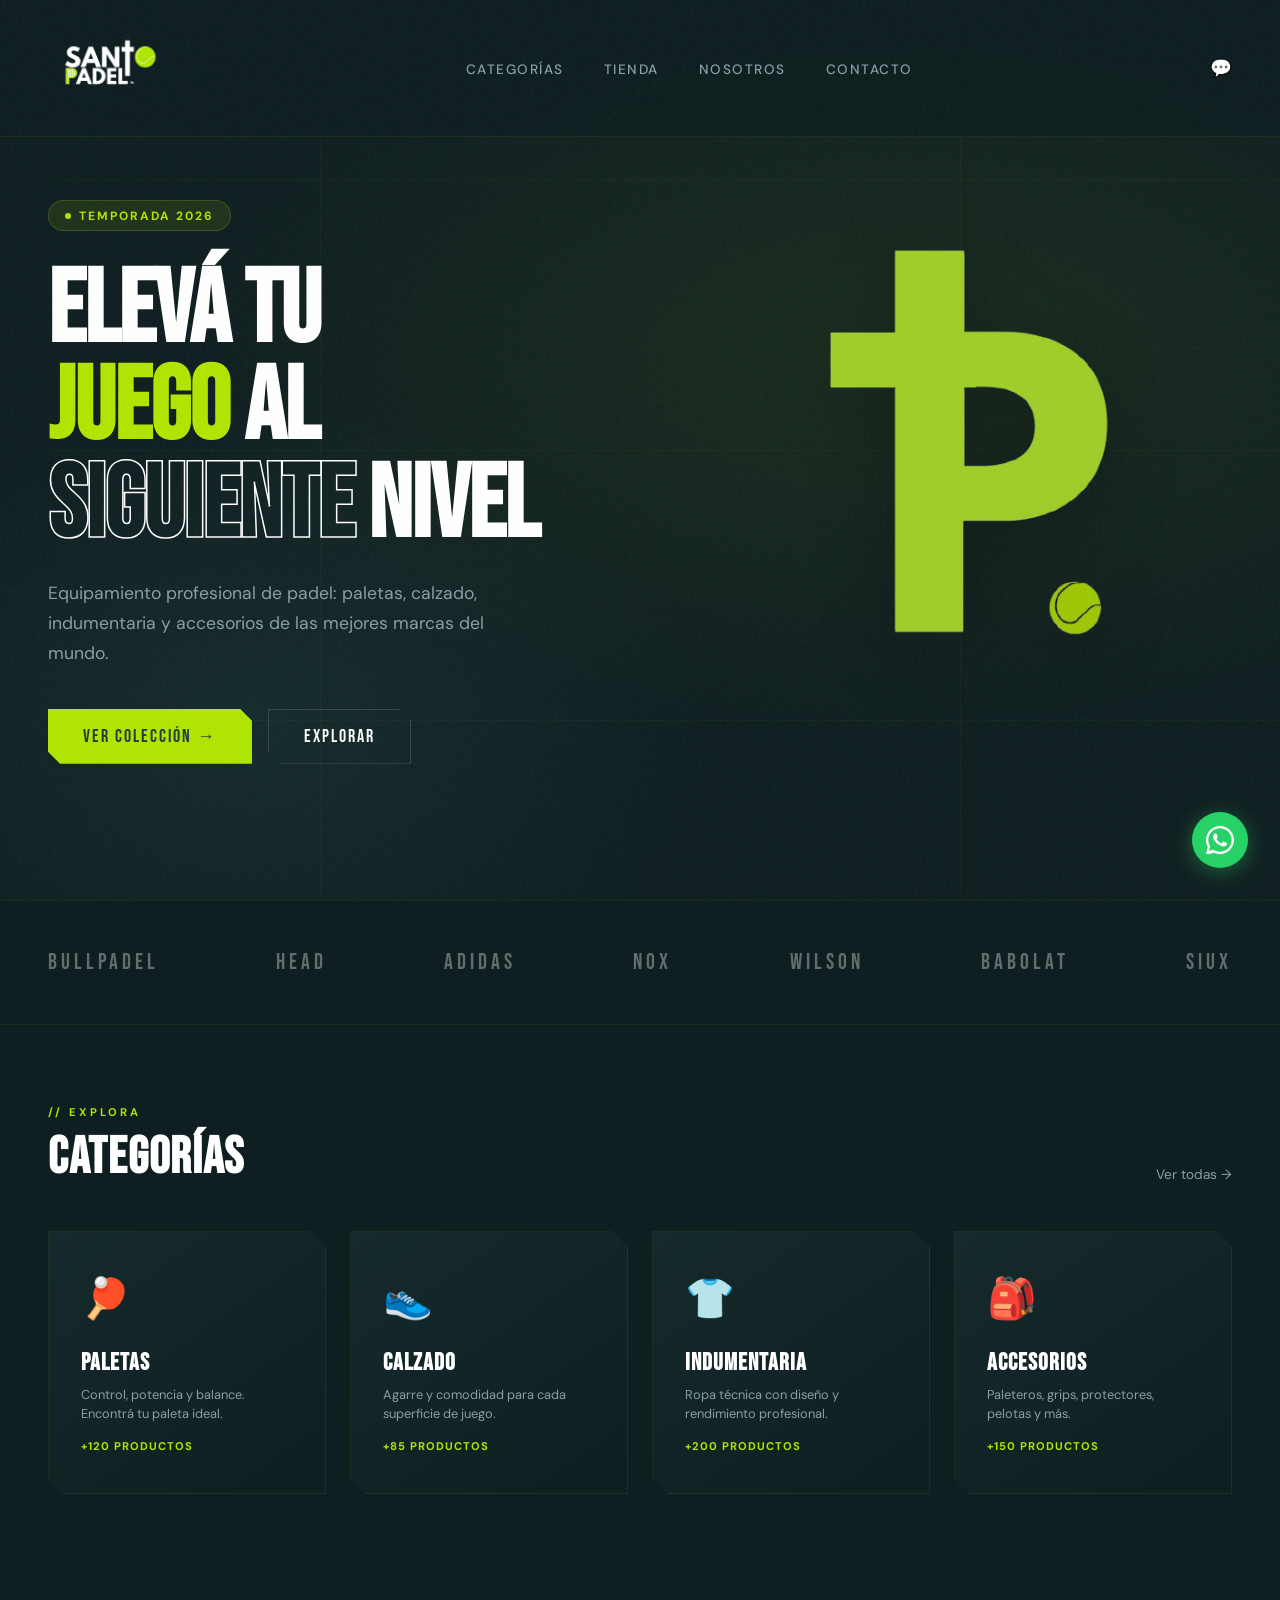
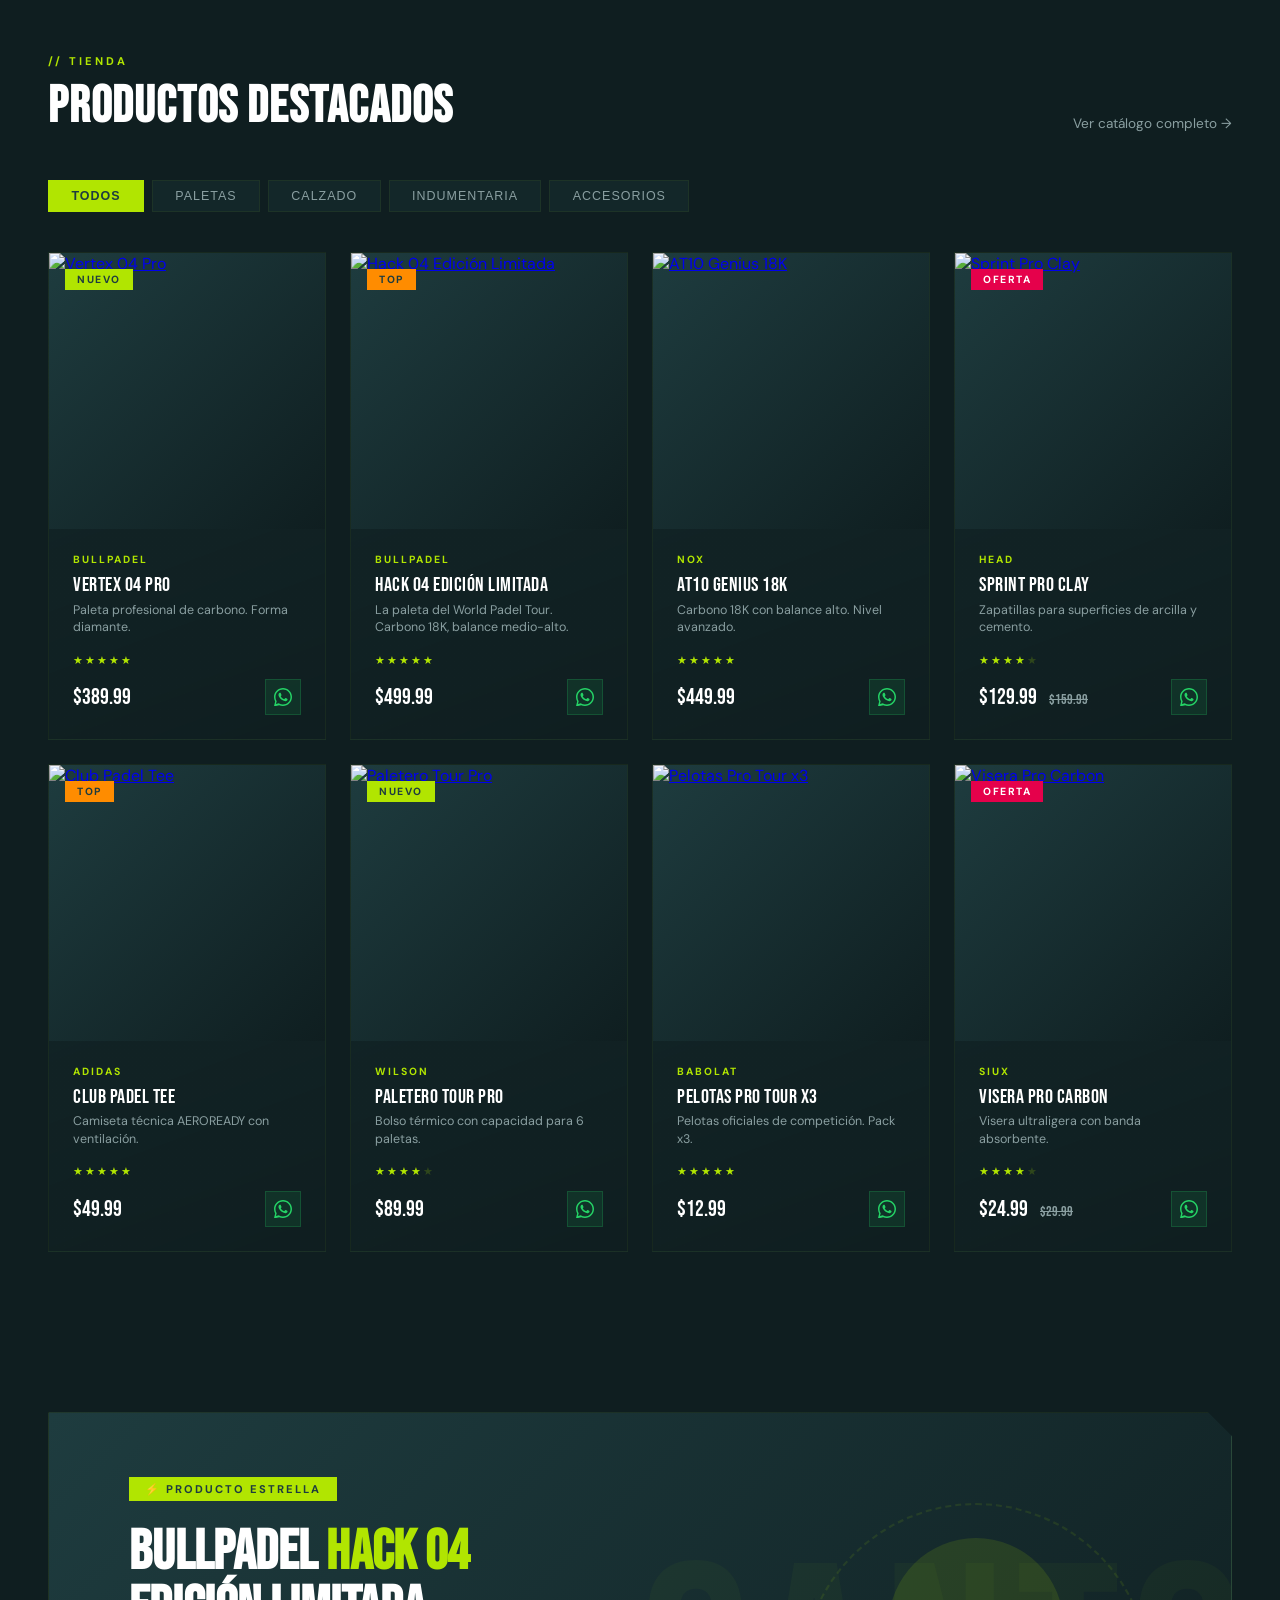
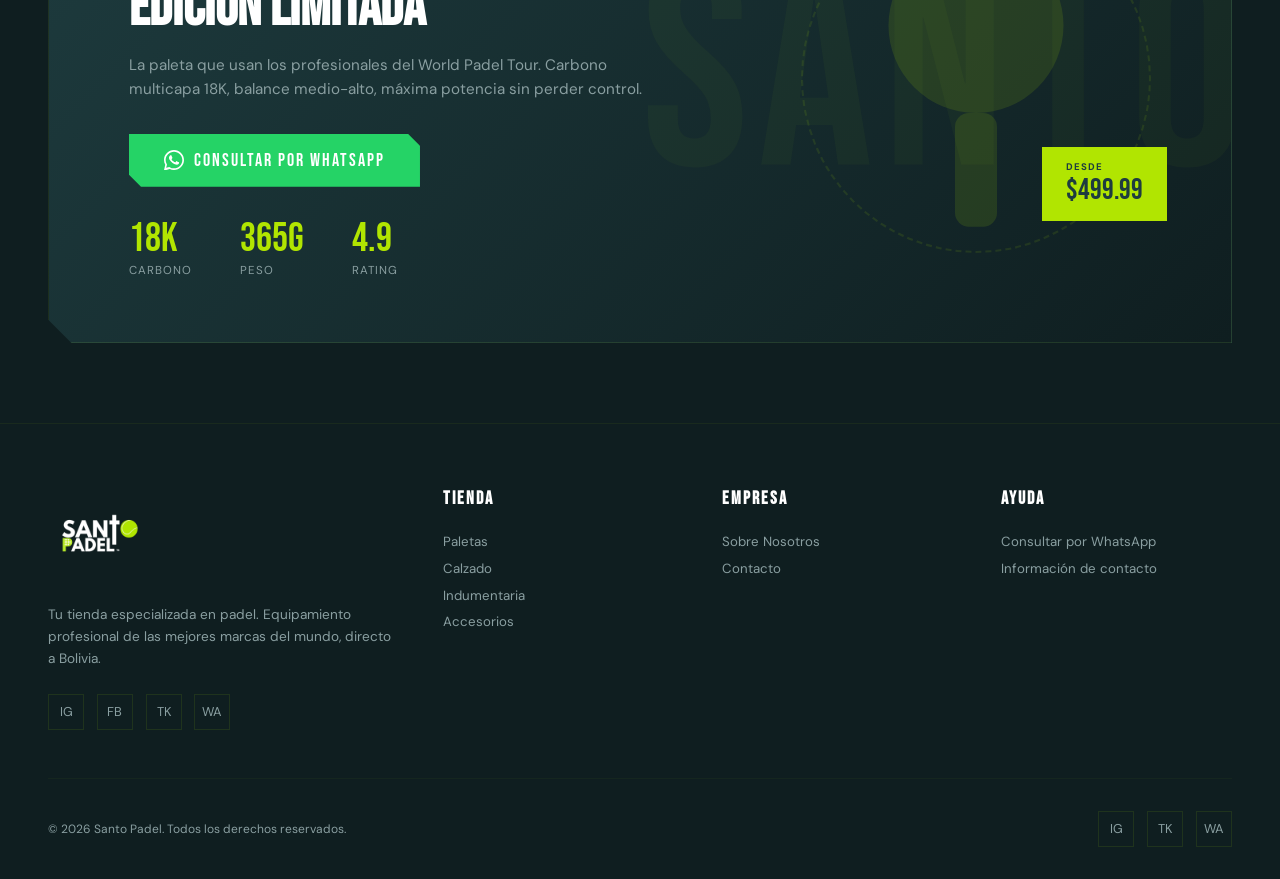
==== commit 1f3fb7bc: "v0.1.0 (Release Candidate)" ====
--- a/index.html
+++ b/index.html
@@ -37,15 +37,7 @@
     </div>
   </div>
   <div class="hero-visual">
-    <div class="hero-racket">
-      <div class="hero-racket-circle"></div>
-      <div class="hero-racket-circle"></div>
-      <div class="hero-racket-circle"></div>
-      <div class="hero-racket-center">SP</div>
-      <div class="orbit-dot"></div>
-      <div class="orbit-dot"></div>
-      <div class="orbit-dot"></div>
-    </div>
+    <img src="assets/images/logos/IMG_2077.png" alt="Santo Padel Hero" class="hero-main-img">
   </div>
 </section>
 
--- a/assets/css/global.css
+++ b/assets/css/global.css
@@ -40,7 +40,7 @@
 }
 
 /* ── NAVBAR ── */
-nav {
+#main-nav {
   position: fixed;
   top: 0;
   width: 100%;
@@ -513,7 +513,7 @@
 
 /* ── Responsive ── */
 @media (max-width: 768px) {
-  nav { padding: 1rem 1.5rem; }
+  #main-nav { padding: 1rem 1.5rem; }
   .nav-links { display: none; }
   .nav-hamburger { display: flex; }
   .footer-grid { grid-template-columns: 1fr; }
--- a/assets/css/home.css
+++ b/assets/css/home.css
@@ -91,6 +91,13 @@
   width: 480px;
   height: 480px;
   animation: fadeIn 1s ease-out 0.5s both;
+}
+.hero-main-img {
+  width: 100%;
+  height: 100%;
+  object-fit: contain;
+  filter: drop-shadow(0 20px 40px rgba(0,0,0,0.3));
+  opacity: 0.85;
 }
 .hero-racket {
   width: 100%;
